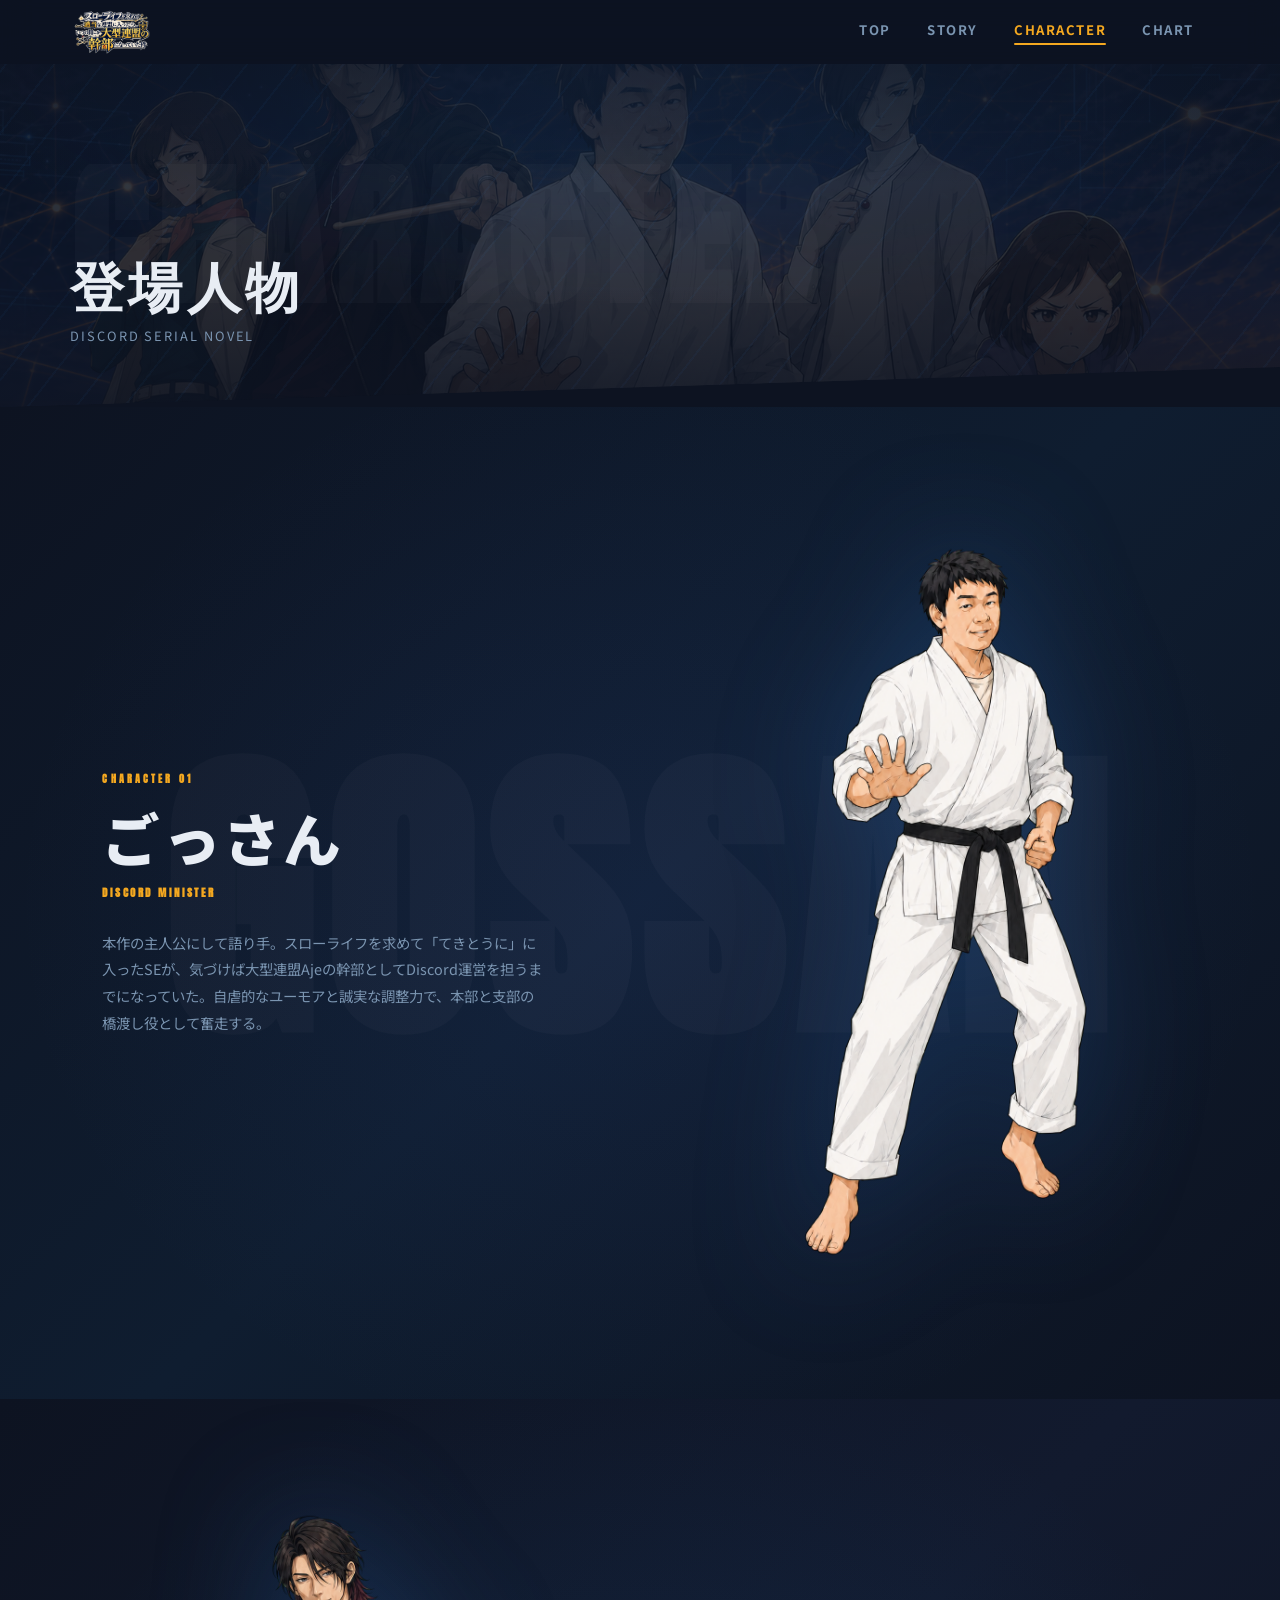
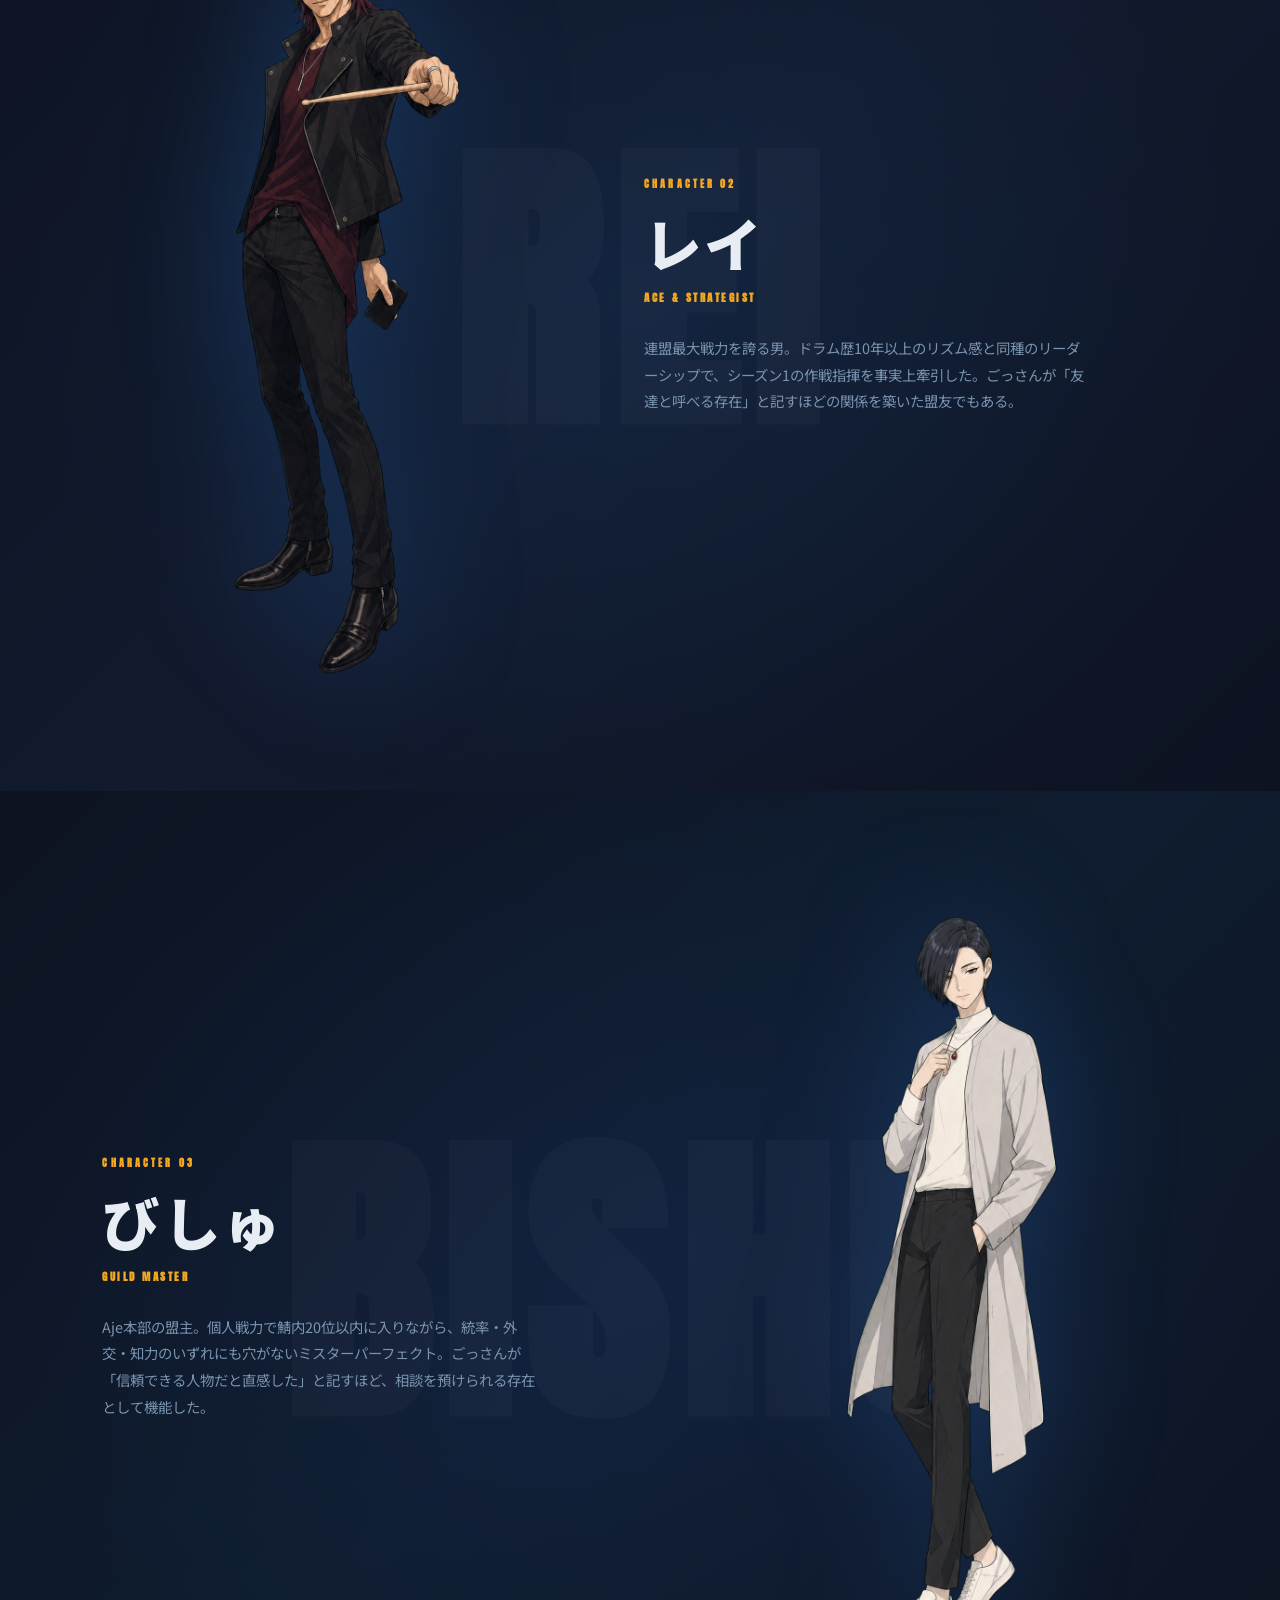
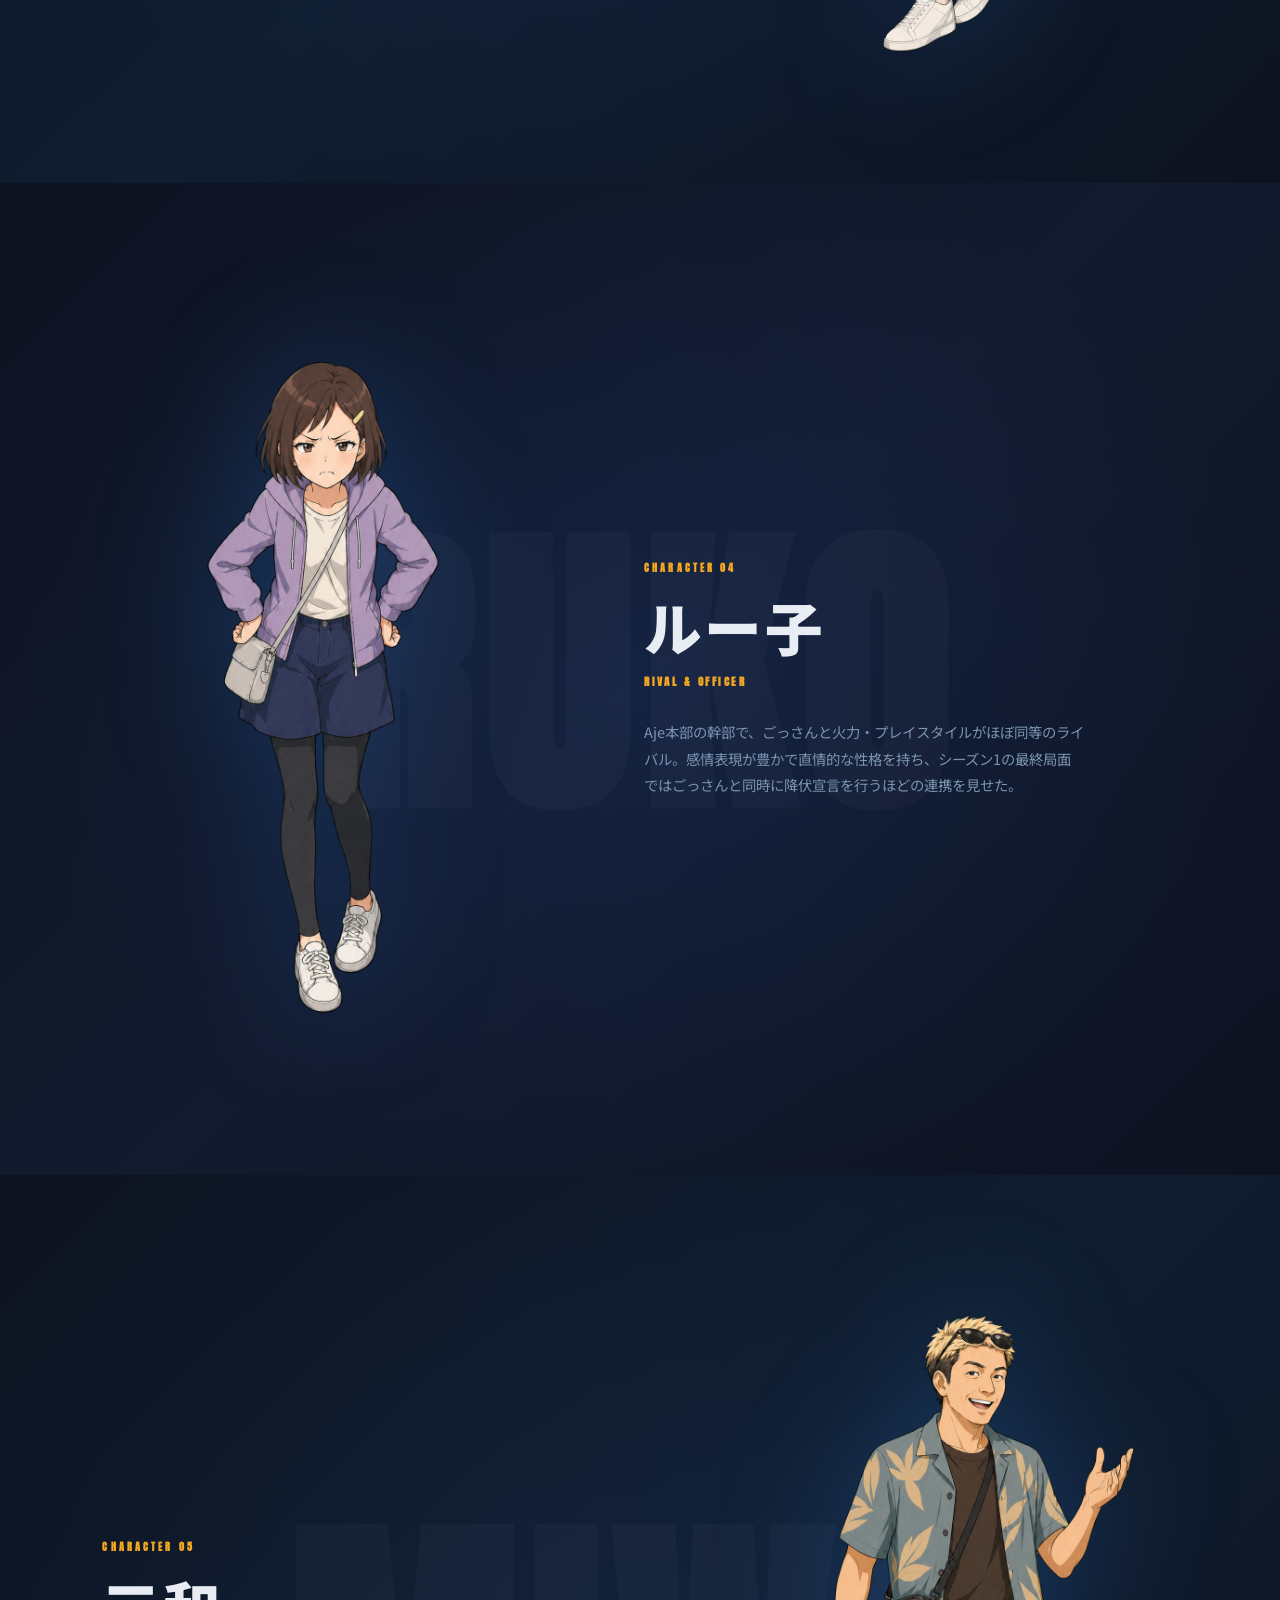
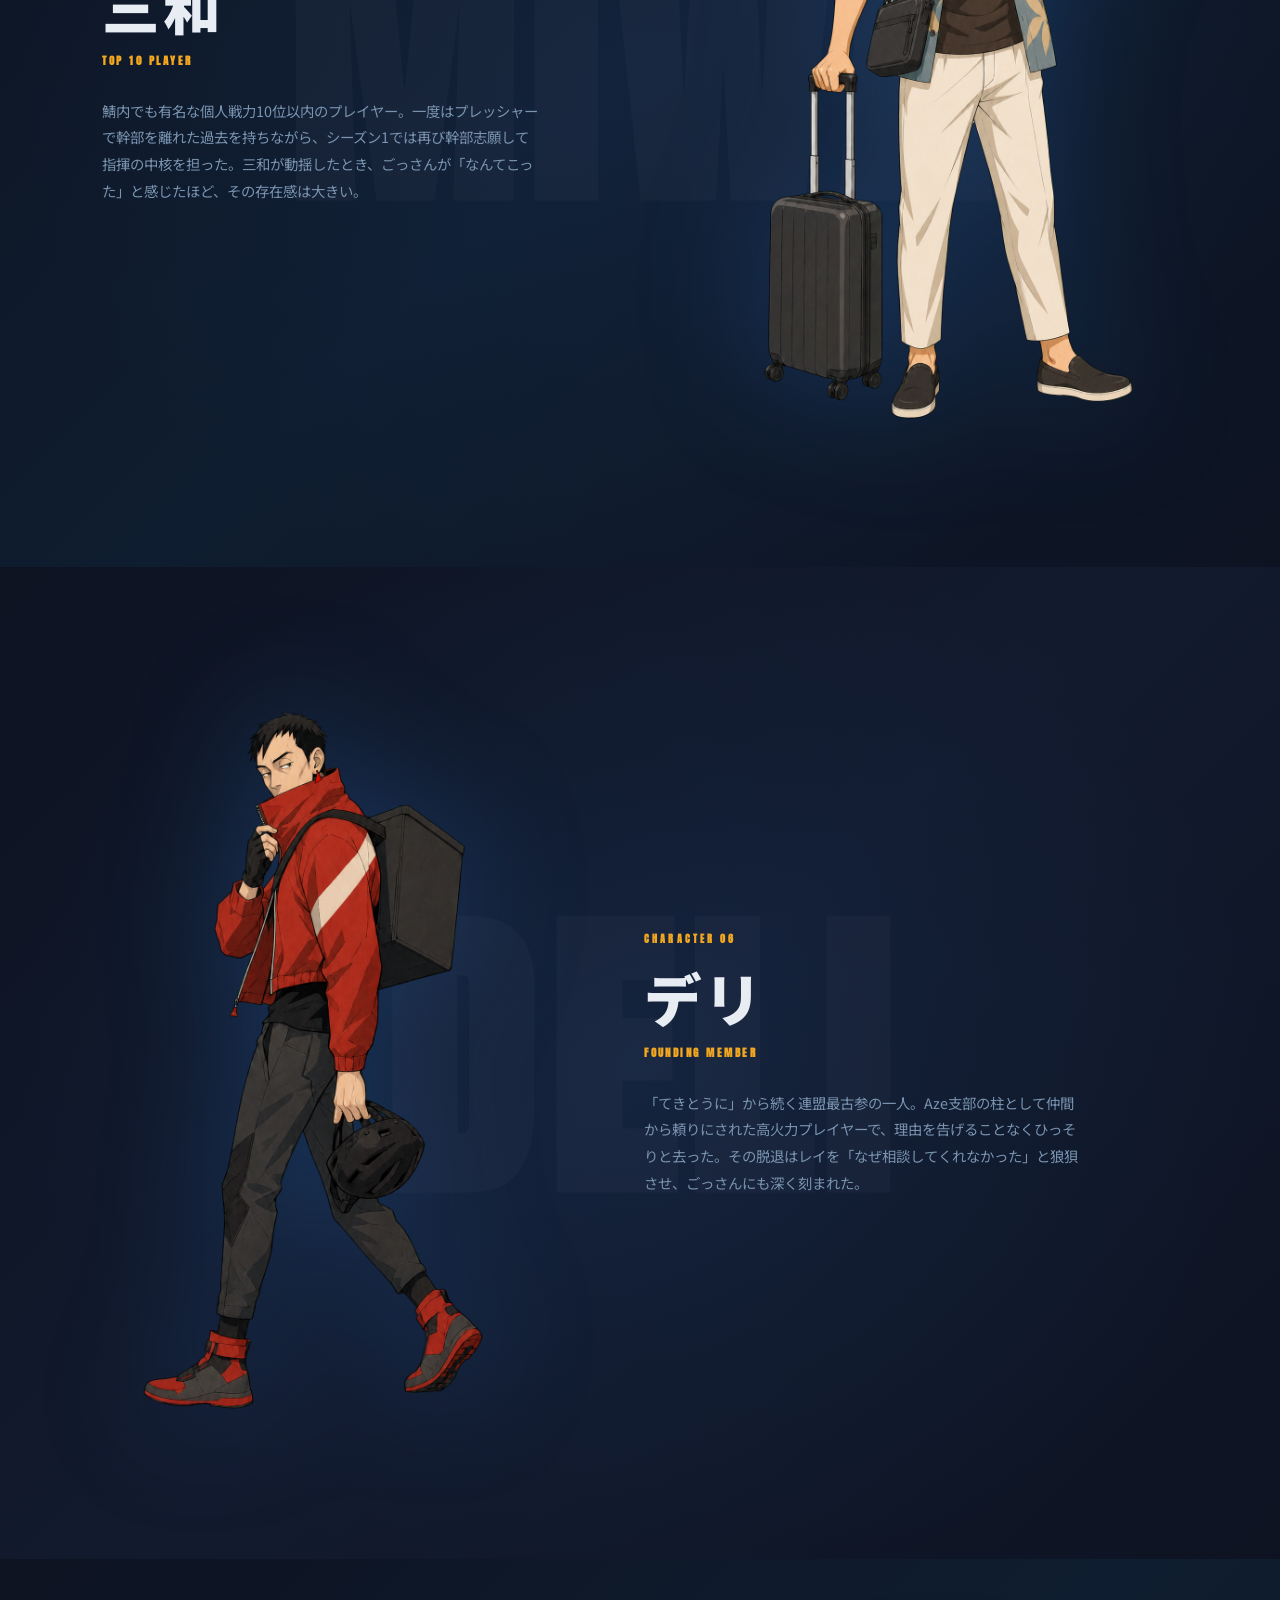
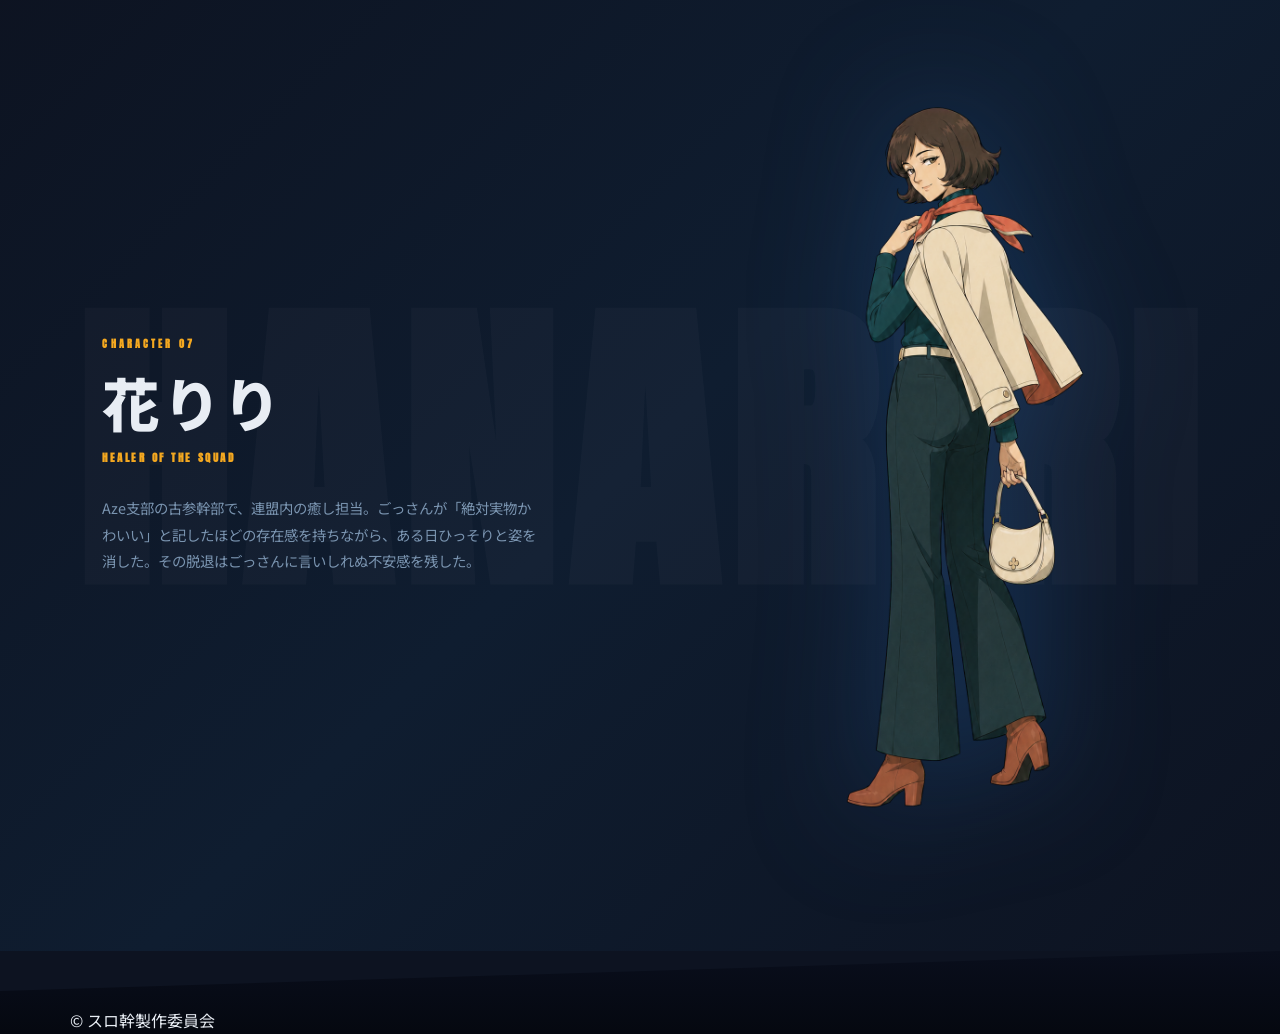
==== character.html @ 84b770ce "スロ幹 公式アニメ風ファンサイト 初回公開 TOP（ロゴ・キービジュアル・CONTENTS・顔ならび帯）／STORY（あらすじ・章立て）／ CHARACTER（7人の立ち絵紹介）／CHART（人物相関" ====
<!DOCTYPE html>
<html lang="ja">
<head>
  <meta charset="UTF-8">
  <meta name="viewport" content="width=device-width, initial-scale=1.0">
  <title>CHARACTER — スロ幹</title>
  <meta name="description" content="Discord連載小説「スロ幹」の公式ファンサイト。あらすじ・キャラクター・人物相関図を公開。">

  <!-- OGP / Twitter Card -->
  <meta property="og:title" content="CHARACTER — スロ幹">
  <meta property="og:description" content="Discord連載小説「スロ幹」の公式ファンサイト。あらすじ・キャラクター・人物相関図を公開。">
  <meta property="og:type" content="website">
  <meta property="og:image" content="https://hisamaru13.github.io/surokan-site/assets/ogp.png">
  <meta name="twitter:card" content="summary_large_image">
  <meta name="twitter:image" content="https://hisamaru13.github.io/surokan-site/assets/ogp.png">

  <link rel="preconnect" href="https://fonts.googleapis.com">
  <link rel="preconnect" href="https://fonts.gstatic.com" crossorigin>
  <link href="https://fonts.googleapis.com/css2?family=Anton&family=Noto+Sans+JP:wght@700;900&display=swap" rel="stylesheet">
  <link rel="stylesheet" href="css/style.css">
</head>
<body>

  <!-- ヘッダー -->
  <header class="site-header">
    <div class="container header-inner">
      <a href="index.html" class="site-logo">
        <img src="assets/logo.png" alt="スロ幹" class="header-logo-img">
      </a>
      <button class="nav-toggle" id="navToggle" aria-label="メニューを開く" aria-expanded="false">
        <span></span>
        <span></span>
        <span></span>
      </button>
      <nav class="site-nav" id="siteNav">
        <ul>
          <li><a href="index.html">TOP</a></li>
          <li><a href="story.html">STORY</a></li>
          <li><a href="character.html" aria-current="page">CHARACTER</a></li>
          <li><a href="chart.html">CHART</a></li>
        </ul>
      </nav>
    </div>
  </header>

  <main>

    <!-- ページタイトルバナー -->
    <div class="page-banner">
      <div class="container page-banner-inner">
        <p class="page-banner-ghost" aria-hidden="true">CHARACTER</p>
        <h1 class="page-banner-ja">登場人物</h1>
        <p class="page-banner-sub">DISCORD SERIAL NOVEL</p>
      </div>
    </div>

    <!-- ======================================================
         キャラクターシーン（1キャラ = 1セクション・縦スクロール）

         立ち絵の差し替え手順:
           1. .chara-scene-placeholder と .chara-scene-placeholder-label を丸ごと削除
           2. 同じ場所に以下を追加（NN は 01〜07）:
              <img src="assets/chara_NN.png" alt="キャラクター名" class="chara-scene-img">
           3. 透過PNGが背景に溶け込むので追加加工は不要

         ゴースト文字はキャラ名ローマ字（確定後に差し替え）
    ====================================================== -->

    <!-- キャラクター 01 (assets/chara_01.png) -->
    <section class="chara-scene" id="chara-01">
      <span class="chara-scene-ghost" aria-hidden="true">GOSSAN</span>
      <div class="chara-scene-inner">
        <div class="chara-scene-illust">
          <img src="assets/chara_01.png" alt="ごっさん" class="chara-scene-img">
        </div>
        <div class="chara-scene-text">
          <span class="chara-scene-no">CHARACTER 01</span>
          <p class="chara-scene-name">ごっさん</p>
          <span class="chara-scene-role">DISCORD MINISTER</span>
          <p class="chara-scene-intro">本作の主人公にして語り手。スローライフを求めて「てきとうに」に入ったSEが、気づけば大型連盟Ajeの幹部としてDiscord運営を担うまでになっていた。自虐的なユーモアと誠実な調整力で、本部と支部の橋渡し役として奮走する。</p>
        </div>
      </div>
    </section>

    <!-- キャラクター 02 (assets/chara_02.png) -->
    <section class="chara-scene" id="chara-02">
      <span class="chara-scene-ghost" aria-hidden="true">REI</span>
      <div class="chara-scene-inner">
        <div class="chara-scene-illust">
          <img src="assets/chara_02.png" alt="レイ" class="chara-scene-img">
        </div>
        <div class="chara-scene-text">
          <span class="chara-scene-no">CHARACTER 02</span>
          <p class="chara-scene-name">レイ</p>
          <span class="chara-scene-role">ACE &amp; STRATEGIST</span>
          <p class="chara-scene-intro">連盟最大戦力を誇る男。ドラム歴10年以上のリズム感と同種のリーダーシップで、シーズン1の作戦指揮を事実上牽引した。ごっさんが「友達と呼べる存在」と記すほどの関係を築いた盟友でもある。</p>
        </div>
      </div>
    </section>

    <!-- キャラクター 03 (assets/chara_03.png) -->
    <section class="chara-scene" id="chara-03">
      <span class="chara-scene-ghost" aria-hidden="true">BISHU</span>
      <div class="chara-scene-inner">
        <div class="chara-scene-illust">
          <img src="assets/chara_03.png" alt="びしゅ" class="chara-scene-img">
        </div>
        <div class="chara-scene-text">
          <span class="chara-scene-no">CHARACTER 03</span>
          <p class="chara-scene-name">びしゅ</p>
          <span class="chara-scene-role">GUILD MASTER</span>
          <p class="chara-scene-intro">Aje本部の盟主。個人戦力で鯖内20位以内に入りながら、統率・外交・知力のいずれにも穴がないミスターパーフェクト。ごっさんが「信頼できる人物だと直感した」と記すほど、相談を預けられる存在として機能した。</p>
        </div>
      </div>
    </section>

    <!-- キャラクター 04 (assets/chara_04.png) -->
    <section class="chara-scene" id="chara-04">
      <span class="chara-scene-ghost" aria-hidden="true">RUKO</span>
      <div class="chara-scene-inner">
        <div class="chara-scene-illust">
          <img src="assets/chara_04.png" alt="ルー子" class="chara-scene-img">
        </div>
        <div class="chara-scene-text">
          <span class="chara-scene-no">CHARACTER 04</span>
          <p class="chara-scene-name">ルー子</p>
          <span class="chara-scene-role">RIVAL &amp; OFFICER</span>
          <p class="chara-scene-intro">Aje本部の幹部で、ごっさんと火力・プレイスタイルがほぼ同等のライバル。感情表現が豊かで直情的な性格を持ち、シーズン1の最終局面ではごっさんと同時に降伏宣言を行うほどの連携を見せた。</p>
        </div>
      </div>
    </section>

    <!-- キャラクター 05 (assets/chara_05.png) -->
    <section class="chara-scene" id="chara-05">
      <span class="chara-scene-ghost" aria-hidden="true">MIWA</span>
      <div class="chara-scene-inner">
        <div class="chara-scene-illust">
          <img src="assets/chara_05.png" alt="三和" class="chara-scene-img">
        </div>
        <div class="chara-scene-text">
          <span class="chara-scene-no">CHARACTER 05</span>
          <p class="chara-scene-name">三和</p>
          <span class="chara-scene-role">TOP 10 PLAYER</span>
          <p class="chara-scene-intro">鯖内でも有名な個人戦力10位以内のプレイヤー。一度はプレッシャーで幹部を離れた過去を持ちながら、シーズン1では再び幹部志願して指揮の中核を担った。三和が動揺したとき、ごっさんが「なんてこった」と感じたほど、その存在感は大きい。</p>
        </div>
      </div>
    </section>

    <!-- キャラクター 06 (assets/chara_06.png) -->
    <section class="chara-scene" id="chara-06">
      <span class="chara-scene-ghost" aria-hidden="true">DELI</span>
      <div class="chara-scene-inner">
        <div class="chara-scene-illust">
          <img src="assets/chara_06.png" alt="デリ" class="chara-scene-img">
        </div>
        <div class="chara-scene-text">
          <span class="chara-scene-no">CHARACTER 06</span>
          <p class="chara-scene-name">デリ</p>
          <span class="chara-scene-role">FOUNDING MEMBER</span>
          <p class="chara-scene-intro">「てきとうに」から続く連盟最古参の一人。Aze支部の柱として仲間から頼りにされた高火力プレイヤーで、理由を告げることなくひっそりと去った。その脱退はレイを「なぜ相談してくれなかった」と狼狽させ、ごっさんにも深く刻まれた。</p>
        </div>
      </div>
    </section>

    <!-- キャラクター 07 (assets/chara_07.png) -->
    <section class="chara-scene" id="chara-07">
      <span class="chara-scene-ghost" aria-hidden="true">HANARIRI</span>
      <div class="chara-scene-inner">
        <div class="chara-scene-illust">
          <img src="assets/chara_07.png" alt="花りり" class="chara-scene-img">
        </div>
        <div class="chara-scene-text">
          <span class="chara-scene-no">CHARACTER 07</span>
          <p class="chara-scene-name">花りり</p>
          <span class="chara-scene-role">HEALER OF THE SQUAD</span>
          <p class="chara-scene-intro">Aze支部の古参幹部で、連盟内の癒し担当。ごっさんが「絶対実物かわいい」と記したほどの存在感を持ちながら、ある日ひっそりと姿を消した。その脱退はごっさんに言いしれぬ不安感を残した。</p>
        </div>
      </div>
    </section>

  </main>

  <!-- フッター -->
  <footer class="site-footer">
    <div class="container">
      <p>&copy; スロ幹製作委員会</p>
    </div>
  </footer>

  <script>
    // ハンバーガーメニュー
    const toggle = document.getElementById('navToggle');
    const nav    = document.getElementById('siteNav');
    toggle.addEventListener('click', () => {
      const isOpen = nav.classList.toggle('is-open');
      toggle.setAttribute('aria-expanded', isOpen);
    });

    // キャラシーン スクロール登場アニメーション
    // .chara-scene が画面に入ったら .is-visible を付与
    // CSS 側で illust と text に別々の transition-delay が設定されている
    const scenes = document.querySelectorAll('.chara-scene');
    if ('IntersectionObserver' in window) {
      const sceneObserver = new IntersectionObserver((entries) => {
        entries.forEach(entry => {
          if (entry.isIntersecting) {
            entry.target.classList.add('is-visible');
            sceneObserver.unobserve(entry.target);
          }
        });
      }, {
        threshold: 0.15   // 画面の15%入ったら発火
      });
      scenes.forEach(el => sceneObserver.observe(el));
    } else {
      // IntersectionObserver 非対応フォールバック
      scenes.forEach(el => el.classList.add('is-visible'));
    }
  </script>

</body>
</html>
---- css/style.css ----
/* ================================================
   スロ幹 ファンサイト 共通スタイル v3
   カラーパレット:
     --primary   : #2A6EBB (ミッドナイトブルー)
     --accent    : #F4A820 (アンバーゴールド)
     --bg        : #0D1321 (ダークネイビー)
     --surface   : #162032
     --surface2  : #1E2E44
     --text      : #E8EDF4
     --text-muted: #7A94B0
   ================================================ */

/* ---- リセット & ベース ---- */
*, *::before, *::after { box-sizing: border-box; margin: 0; padding: 0; }

:root {
  --primary:    #2A6EBB;
  --accent:     #F4A820;
  --bg:         #0D1321;
  --surface:    #162032;
  --surface2:   #1E2E44;
  --text:       #E8EDF4;
  --text-muted: #7A94B0;
  --gold-line:  rgba(244, 168, 32, 0.35);

  --font-ja:  'Noto Sans JP', 'Hiragino Kaku Gothic ProN', 'YuGothic', sans-serif;
  --font-en:  'Anton', 'Arial Black', sans-serif;

  --nav-h: 64px;
}

html { scroll-behavior: smooth; }

body {
  font-family: var(--font-ja);
  background-color: var(--bg);
  color: var(--text);
  line-height: 1.7;
  min-height: 100vh;
  display: flex;
  flex-direction: column;
  overflow-x: hidden;
}

img { display: block; max-width: 100%; }
a { color: var(--accent); text-decoration: none; }
a:hover { text-decoration: underline; }

/* ---- レイアウト共通 ---- */
.container {
  width: min(1140px, 92%);
  margin-inline: auto;
}

main { flex: 1; }

/* ================================================
   ヘッダー / ナビゲーション
   ボーダーなし — 背景ブラーだけで分離
   ================================================ */
.site-header {
  position: sticky;
  top: 0;
  z-index: 100;
  background: rgba(13, 19, 33, 0.82);
  backdrop-filter: blur(16px);
  -webkit-backdrop-filter: blur(16px);
  /* border-bottom を廃止。ブラーと透明度差で十分 */
}

.header-inner {
  display: flex;
  align-items: center;
  justify-content: space-between;
  height: var(--nav-h);
  gap: 24px;
}

.site-logo {
  display: flex;
  flex-direction: column;
  line-height: 1.1;
  flex-shrink: 0;
}

.site-logo .logo-main {
  font-size: 0.78rem;
  font-weight: 900;
  letter-spacing: 0.04em;
  color: var(--text);
  white-space: nowrap;
}

.site-logo .logo-abbr {
  font-size: 1.2rem;
  font-weight: 900;
  color: var(--accent);
  letter-spacing: 0.12em;
}

.site-nav ul {
  list-style: none;
  display: flex;
  gap: 4px;
}

.site-nav a {
  display: block;
  padding: 6px 16px;
  font-size: 0.82rem;
  font-weight: 700;
  letter-spacing: 0.12em;
  color: var(--text-muted);
  transition: color 0.2s;
}

.site-nav a:hover,
.site-nav a[aria-current="page"] {
  color: var(--accent);
  text-decoration: none;
}

.site-nav a[aria-current="page"]::after {
  content: '';
  display: block;
  height: 2px;
  background: var(--accent);
  margin-top: 2px;
  border-radius: 1px;
}

/* ---- ハンバーガー（スマホ） ---- */
.nav-toggle {
  display: none;
  flex-direction: column;
  justify-content: center;
  gap: 5px;
  width: 36px;
  height: 36px;
  background: none;
  border: none;
  cursor: pointer;
  padding: 4px;
}

.nav-toggle span {
  display: block;
  height: 2px;
  width: 100%;
  background: var(--text);
  border-radius: 2px;
  transition: transform 0.25s, opacity 0.25s;
}

/* ================================================
   NEWSカテゴリチップ
   ================================================ */
.news-chip {
  display: inline-block;
  padding: 2px 8px;
  font-family: var(--font-en);
  font-size: 0.6rem;
  font-weight: 700;
  letter-spacing: 0.18em;
  border-radius: 2px;
  line-height: 1.6;
  flex-shrink: 0;
}

.news-chip--info {
  background: rgba(42, 110, 187, 0.55);
  color: #d0e4ff;
}

.news-chip--update {
  background: rgba(244, 168, 32, 0.55);
  color: #1a1200;
}

.news-chip--release {
  background: rgba(160, 60, 180, 0.55);
  color: #f0d8ff;
}

/* ================================================
   TOPページ: キャラクター顔ならび帯
   ================================================ */
.face-strip-section {
  position: relative;
  padding: 80px 0 100px;
  overflow: hidden;
  background: linear-gradient(
    to bottom,
    #0f1a2e 0%,
    var(--surface) 8%,
    var(--surface) 92%,
    #0a1120 100%
  );
  clip-path: polygon(0 40px, 100% 0, 100% calc(100% - 40px), 0 100%);
}

.face-strip {
  display: flex;
  gap: 20px;
  justify-content: center;
  flex-wrap: wrap;
}

.face-item {
  display: flex;
  flex-direction: column;
  align-items: center;
  gap: 10px;
  text-decoration: none;
  transition: transform 0.28s cubic-bezier(0.22, 1, 0.36, 1);
}

.face-item:hover {
  transform: translateY(-8px);
  text-decoration: none;
}

.face-circle {
  width: 96px;
  height: 96px;
  border-radius: 50%;
  overflow: hidden;
  position: relative;
  /* アンバーのリンググロー */
  box-shadow:
    0 0 0 2px rgba(244, 168, 32, 0.35),
    0 0 18px rgba(244, 168, 32, 0.15),
    inset 0 0 12px rgba(13, 19, 33, 0.4);
  transition: box-shadow 0.28s;
  background: var(--surface2);
}

.face-item:hover .face-circle {
  box-shadow:
    0 0 0 2px rgba(244, 168, 32, 0.75),
    0 0 28px rgba(244, 168, 32, 0.35),
    inset 0 0 12px rgba(13, 19, 33, 0.4);
}

.face-circle img {
  width: 100%;
  height: 100%;
  object-fit: cover;
  object-position: center top;
  display: block;
}

.face-name {
  font-size: 0.7rem;
  font-weight: 700;
  color: var(--text-muted);
  letter-spacing: 0.12em;
  transition: color 0.25s;
}

.face-item:hover .face-name {
  color: var(--accent);
}

/* ================================================
   フッター（3段構成: ロゴ／ナビ／コピーライト）
   ================================================ */
.site-footer {
  position: relative;
  background: linear-gradient(
    to bottom,
    #090e1c 0%,
    #050810 100%
  );
  /* 上端の斜め clip */
  clip-path: polygon(0 40px, 100% 0, 100% 100%, 0 100%);
  padding-top: 56px;
}

.footer-inner {
  width: min(1140px, 92%);
  margin-inline: auto;
  padding: 56px 0 40px;
  display: flex;
  flex-direction: column;
  align-items: center;
  gap: 32px;
}

.footer-logo-img {
  display: block;
  height: 52px;
  width: auto;
  opacity: 0.85;
  filter: drop-shadow(0 0 16px rgba(244, 168, 32, 0.25));
  transition: opacity 0.25s, filter 0.25s;
}

.footer-logo a:hover .footer-logo-img {
  opacity: 1;
  filter: drop-shadow(0 0 24px rgba(244, 168, 32, 0.5));
}

.footer-nav ul {
  list-style: none;
  display: flex;
  gap: 4px;
  flex-wrap: wrap;
  justify-content: center;
}

.footer-nav a {
  display: block;
  padding: 6px 18px;
  font-family: var(--font-en);
  font-size: 0.75rem;
  font-weight: 700;
  letter-spacing: 0.18em;
  color: var(--text-muted);
  transition: color 0.2s;
  text-decoration: none;
}

.footer-nav a:hover {
  color: var(--accent);
  text-decoration: none;
}

.footer-copy {
  font-size: 0.72rem;
  color: rgba(122, 148, 176, 0.5);
  letter-spacing: 0.08em;
}

/* ================================================
   スクロールフェードイン（JS連動）
   ================================================ */
.fade-in {
  opacity: 0;
  transform: translateY(28px);
  transition: opacity 0.7s ease, transform 0.7s ease;
}

.fade-in.is-visible {
  opacity: 1;
  transform: translateY(0);
}

.fade-in-delay-1 { transition-delay: 0.1s; }
.fade-in-delay-2 { transition-delay: 0.2s; }
.fade-in-delay-3 { transition-delay: 0.3s; }

/* ================================================
   セクション共通：ゴースト見出し文字
   ================================================ */
.section-ghost {
  font-family: var(--font-en);
  font-size: clamp(5rem, 16vw, 12rem);
  font-weight: 900;
  letter-spacing: 0.06em;
  color: rgba(255, 255, 255, 0.025);
  line-height: 1;
  pointer-events: none;
  user-select: none;
  position: absolute;
  top: 0;
  left: 50%;
  transform: translateX(-50%);
  white-space: nowrap;
  /* 横はみ出しによるスクロール防止。親の overflow:hidden と連動 */
  overflow: hidden;
}

/* セクション見出し（罫線なし・スペースで分離） */
.section-heading {
  font-family: var(--font-en);
  font-size: clamp(2rem, 5vw, 3.2rem);
  font-weight: 900;
  letter-spacing: 0.1em;
  color: var(--text);
  display: flex;
  flex-direction: column;
  gap: 2px;
  margin-bottom: 56px;
}

/* 大見出し（"CONTENTS" "NEWS" 等）にゴールドグラデ */
.section-heading > span:not(.section-heading-en) {
  background: linear-gradient(
    105deg,
    #F4A820 0%,
    #FFD97A 42%,
    #F4A820 68%,
    #C47D10 100%
  );
  -webkit-background-clip: text;
  -webkit-text-fill-color: transparent;
  background-clip: text;
}

.section-heading-en {
  font-family: var(--font-en);
  font-size: clamp(0.6rem, 1.2vw, 0.75rem);
  letter-spacing: 0.28em;
  color: var(--accent);
  font-weight: 400;
}

/* ================================================
   ヒーロー: アンバーパーティクル（CSS only・JS不要）
   ================================================ */
/* .hero-particles は index.html に追加しない —
   代わりに .hero の ::before が glow で、::after が lines 。
   パーティクルは個別 <span> ではなく .hero の多重 box-shadow で実現する。
   ここでは専用の疑似クラスを使わず、
   後述の .hero-particle-wrap にのみ適用する。 */

@keyframes particle-float {
  0%   { transform: translateY(0)   scale(1);   opacity: 0; }
  20%  { opacity: 1; }
  80%  { opacity: 0.6; }
  100% { transform: translateY(-80px) scale(0.6); opacity: 0; }
}

.hero-particle-wrap {
  position: absolute;
  inset: 0;
  pointer-events: none;
  user-select: none;
  z-index: 0;
  overflow: hidden;
}

/* 8粒のパーティクルを擬似要素＋アニメーションで実現 */
.hero-particle-wrap::before,
.hero-particle-wrap::after {
  content: '';
  position: absolute;
  border-radius: 50%;
  background: rgba(244, 168, 32, 0.55);
  filter: blur(1.5px);
  animation: particle-float 5s ease-in infinite;
}

/* 左寄りの粒群 */
.hero-particle-wrap::before {
  width: 4px; height: 4px;
  left: 22%; bottom: 28%;
  animation-duration: 6s;
  animation-delay: 0s;
  box-shadow:
    40px  60px 0 1px rgba(244,168,32,0.45),
    -20px 120px 0 2px rgba(244,168,32,0.30),
     80px  20px 0 1px rgba(244,168,32,0.55),
    -50px  80px 0 1px rgba(244,168,32,0.35);
}

/* 右寄りの粒群 */
.hero-particle-wrap::after {
  width: 3px; height: 3px;
  right: 18%; bottom: 22%;
  animation-duration: 7s;
  animation-delay: 2.5s;
  box-shadow:
    -30px  50px 0 2px rgba(244,168,32,0.40),
     20px 100px 0 1px rgba(244,168,32,0.50),
    -60px  20px 0 1px rgba(244,168,32,0.30),
     10px  70px 0 2px rgba(244,168,32,0.45);
}

/* ================================================
   TOPページ: ヒーロー（全画面）
   ================================================ */
.hero {
  position: relative;
  overflow: hidden;
  height: 100vh;
  min-height: 600px;
  display: flex;
  align-items: center;
  justify-content: center;

  background:
    radial-gradient(ellipse 80% 60% at 50% 40%, #162A50 0%, #0D1321 70%);
}

/* 光の放射グラデーション（揺らぎアニメ） */
.hero::before {
  content: '';
  position: absolute;
  inset: 0;
  background:
    radial-gradient(ellipse 60% 50% at 50% 50%,
      rgba(42, 110, 187, 0.18) 0%,
      transparent 70%);
  animation: hero-glow 6s ease-in-out infinite alternate;
  pointer-events: none;
}

@keyframes hero-glow {
  0%   { opacity: 0.6; transform: scale(1) translateY(0); }
  100% { opacity: 1;   transform: scale(1.08) translateY(-12px); }
}

/* 斜め細線パターン */
.hero::after {
  content: '';
  position: absolute;
  inset: 0;
  background:
    repeating-linear-gradient(
      -52deg,
      transparent,
      transparent 48px,
      rgba(42, 110, 187, 0.04) 48px,
      rgba(42, 110, 187, 0.04) 50px
    );
  pointer-events: none;
}

/* キービジュアル画像 */
.hero-kv {
  position: absolute;
  inset: 0;
  object-fit: cover;
  object-position: center 20%;
  width: 100%;
  height: 100%;
}

/* KVの上に敷く暗幕（ロゴ・文字の可読性確保） */
.hero-kv-shade {
  position: absolute;
  inset: 0;
  background: linear-gradient(
    to bottom,
    rgba(13, 19, 33, 0.55) 0%,
    rgba(13, 19, 33, 0.15) 40%,
    rgba(13, 19, 33, 0.35) 75%,
    rgba(13, 19, 33, 0.85) 100%
  );
  pointer-events: none;
}

/* ヘッダーのロゴ画像 */
.header-logo-img {
  display: block;
  height: 48px;
  width: auto;
}

.hero-content {
  position: relative;
  z-index: 1;
  text-align: center;
  padding: 0 20px;
  display: flex;
  flex-direction: column;
  align-items: center;
  gap: 0;
}

/* ゴースト英字（タイトル背後） */
.hero-ghost {
  font-family: var(--font-en);
  font-size: clamp(6rem, 22vw, 18rem);
  font-weight: 900;
  letter-spacing: -0.02em;
  color: rgba(255, 255, 255, 0.025);
  line-height: 0.85;
  pointer-events: none;
  user-select: none;
  position: absolute;
  top: 50%;
  left: 50%;
  transform: translate(-50%, -50%);
  white-space: nowrap;
  animation: ghost-drift 8s ease-in-out infinite alternate;
}

@keyframes ghost-drift {
  0%   { letter-spacing: -0.02em; opacity: 0.6; }
  100% { letter-spacing:  0.02em; opacity: 1; }
}

.hero-title-block {
  position: relative;
  z-index: 1;
}

.hero-title-main {
  display: block;
  font-size: clamp(1.6rem, 4.8vw, 3.4rem);
  font-weight: 900;
  letter-spacing: 0.05em;
  line-height: 1.4;
  color: var(--text);
  text-shadow:
    0 0 60px rgba(42, 110, 187, 0.6),
    0 2px 8px rgba(0, 0, 0, 0.9);
  margin-bottom: 24px;
}

.hero-title-main .line-break { display: block; }
.hero-title-main .highlight  { color: var(--accent); }

/* タイトルロゴ画像版（透過PNG） */
.hero-title-logo {
  text-shadow: none;
}
.hero-logo-img {
  display: block;
  width: min(680px, 88vw);
  height: auto;
  margin: 0 auto;
  filter: drop-shadow(0 0 40px rgba(42, 110, 187, 0.55)) drop-shadow(0 4px 12px rgba(0, 0, 0, 0.8));
}

/* .hero-abbr は削除。ロゴ画像がタイトルを担う */

.hero-subtitle {
  font-family: var(--font-en);
  font-size: 0.72rem;
  color: var(--text-muted);
  letter-spacing: 0.22em;
  text-transform: uppercase;
  margin-top: 14px;
  font-weight: 400;
}

/* スクロール誘導 */
.hero-scroll-hint {
  position: absolute;
  bottom: 32px;
  left: 50%;
  transform: translateX(-50%);
  display: flex;
  flex-direction: column;
  align-items: center;
  gap: 8px;
  color: var(--text-muted);
  font-size: 0.65rem;
  letter-spacing: 0.22em;
  z-index: 1;
}

.hero-scroll-hint::after {
  content: '';
  display: block;
  width: 1px;
  height: 48px;
  background: linear-gradient(to bottom, var(--accent), transparent);
  animation: scroll-line 2s ease-in-out infinite;
}

@keyframes scroll-line {
  0%, 100% { opacity: 0.25; transform: scaleY(0.6) translateY(0); }
  50%       { opacity: 0.9;  transform: scaleY(1)   translateY(6px); }
}

/* ================================================
   TOPページ: NEWS
   斜め境界は維持しつつ、グラデーションで自然に接続
   ================================================ */
.news-section {
  position: relative;
  /* ヒーローの暗めの底部グラデーションと近い色で繋げる */
  background: linear-gradient(
    to bottom,
    #111827 0%,
    var(--surface) 12%,
    var(--surface) 88%,
    #0f1a2e 100%
  );
  padding: 96px 0 80px;
  clip-path: polygon(0 40px, 100% 0, 100% calc(100% - 40px), 0 100%);
  overflow: hidden;
}

.news-section .section-ghost {
  top: 24px;
}

.news-list {
  list-style: none;
  display: flex;
  flex-direction: column;
}

/* NEWSリストの区切りは余白だけ。罫線なし */
.news-list li {
  display: flex;
  align-items: baseline;
  gap: 24px;
  padding: 18px 0;
  font-size: 0.95rem;
  font-weight: 700;
  /* border-bottom 廃止 */
}

.news-date {
  flex-shrink: 0;
  font-family: var(--font-en);
  font-size: 1rem;
  font-weight: 400;
  color: var(--accent);
  letter-spacing: 0.06em;
}

/* ================================================
   TOPページ: コンテンツ誘導
   縦ラインを廃止。余白とホバー背景で分離
   ================================================ */
.nav-menu-section {
  position: relative;
  padding: 100px 0 80px;
  overflow: hidden;
}

/* ================================================
   CONTENTSボタン: 立ち絵共通（3ボタン統一文法）
   ================================================ */

/* 立ち絵共通: 元画像の縦横比のまま、頭を上端に合わせて表示。
   下半身はカードの overflow: hidden とマスクで自然に消す */
.nav-menu-chara {
  position: absolute;
  top: 12px;
  right: 0;
  width: 52%;
  max-width: 230px;
  height: auto;
  pointer-events: none;
  user-select: none;
  z-index: 0;
  opacity: 0.85;
  transition: opacity 0.35s, transform 0.35s;
  /* 下方向にフェードして胴から下を溶かす */
  -webkit-mask-image: linear-gradient(
    to bottom,
    black 0%,
    black 42%,
    transparent 62%
  );
  mask-image: linear-gradient(
    to bottom,
    black 0%,
    black 42%,
    transparent 62%
  );
}

.nav-menu-item:hover .nav-menu-chara {
  opacity: 0.92;
  transform: scale(1.05) translateY(-6px);
}

/* 立ち絵の上にかぶせる可読性グラデ（テキスト左側を守る）*/
.nav-menu-item--story,
.nav-menu-item--character,
.nav-menu-item--chart {
  isolation: isolate;
}

.nav-menu-item--story::after,
.nav-menu-item--character::after,
.nav-menu-item--chart::after {
  content: '';
  position: absolute;
  inset: 0;
  background: linear-gradient(
    to right,
    rgba(13, 19, 33, 1)    0%,
    rgba(13, 19, 33, 0.90) 35%,
    rgba(13, 19, 33, 0.55) 60%,
    rgba(13, 19, 33, 0.30) 100%
  );
  pointer-events: none;
  z-index: 1;
  transition: background 0.3s;
}

.nav-menu-item--story:hover::after,
.nav-menu-item--character:hover::after,
.nav-menu-item--chart:hover::after {
  background: linear-gradient(
    to right,
    rgba(13, 19, 33, 0.97)  0%,
    rgba(13, 19, 33, 0.82)  35%,
    rgba(13, 19, 33, 0.44)  60%,
    rgba(13, 19, 33, 0.18)  100%
  );
}

/* STORY カード: 立ち絵（ごっさん）に統一したためKV背景は廃止 */

/* CHART カード: アンバーノード風グロー（立ち絵の後ろに） */
.nav-menu-item--chart .nav-menu-chara--chart {
  filter: drop-shadow(0 0 18px rgba(244, 168, 32, 0.25));
}

/* 各立ち絵の微調整: STORYはごっさん */
.nav-menu-chara--story {
  filter: drop-shadow(0 0 24px rgba(42, 110, 187, 0.40));
}

/* CHARACTERはルー子 */
.nav-menu-chara--character {
  filter: drop-shadow(0 0 24px rgba(42, 110, 187, 0.40));
}

/* CONTENTSゴーストはデフォルトの0.025のまま・opacityオーバーライドを削除 */

.nav-menu-grid {
  display: grid;
  grid-template-columns: repeat(3, 1fr);
  gap: 0;
}

.nav-menu-item {
  display: block;
  padding: 48px 32px 40px;
  text-decoration: none;
  position: relative;
  transition: background 0.3s;
  overflow: hidden;
}

/* 斜めゴールドアクセントライン（左端）
   イメージ装飾の ::after より前面に出るよう z-index を指定 */
.nav-menu-item::before {
  content: '';
  position: absolute;
  top: 0;
  left: 0;
  width: 3px;
  height: 100%;
  background: linear-gradient(
    to bottom,
    transparent 0%,
    var(--accent) 40%,
    var(--accent) 60%,
    transparent 100%
  );
  opacity: 0;
  transform: scaleY(0.4);
  transition: opacity 0.3s, transform 0.3s;
  z-index: 10;
}

.nav-menu-item:hover::before {
  opacity: 1;
  transform: scaleY(1);
}

.nav-menu-item:hover {
  background: rgba(244, 168, 32, 0.035);
  text-decoration: none;
}

/* ゴーストラベル（各メニューアイテム内）: 極薄に抑える */
.nav-menu-item-ghost {
  font-family: var(--font-en);
  font-size: clamp(3rem, 7vw, 5.5rem);
  font-weight: 900;
  letter-spacing: 0.04em;
  color: rgba(255, 255, 255, 0.022);
  line-height: 1;
  pointer-events: none;
  user-select: none;
  display: block;
  margin-bottom: -0.5em;
  /* 横はみ出し防止 */
  overflow: hidden;
  white-space: nowrap;
  max-width: 100%;
}

/* 番号ラベル (01/02/03) */
.nav-menu-item-no {
  font-family: var(--font-en);
  font-size: 0.7rem;
  font-weight: 400;
  letter-spacing: 0.25em;
  color: var(--text-muted);
  display: block;
  margin-bottom: 12px;
}

/* 大英字タイトル */
.nav-menu-item-en {
  font-family: var(--font-en);
  font-size: clamp(1.8rem, 4vw, 2.8rem);
  letter-spacing: 0.05em;
  color: var(--text);
  font-weight: 900;
  line-height: 1;
  margin-bottom: 10px;
  transition: color 0.3s;
  display: block;
}

.nav-menu-item:hover .nav-menu-item-en {
  color: var(--accent);
}

.nav-menu-item-ja {
  font-size: 0.82rem;
  font-weight: 700;
  color: var(--text-muted);
  margin-bottom: 14px;
  line-height: 1.2;
  letter-spacing: 0.1em;
}

.nav-menu-item-desc {
  font-size: 0.78rem;
  color: var(--text-muted);
  line-height: 1.75;
  opacity: 0.8;
}

/* VIEWボタン */
.nav-menu-item-arrow {
  display: inline-flex;
  align-items: center;
  gap: 6px;
  margin-top: 20px;
  font-size: 0.7rem;
  letter-spacing: 0.2em;
  color: var(--accent);
  font-family: var(--font-en);
  font-weight: 400;
  transition: gap 0.2s;
}

.nav-menu-item:hover .nav-menu-item-arrow {
  gap: 10px;
}

/* ================================================
   ページタイトルバナー（サブページ共通）
   ================================================ */
.page-banner {
  position: relative;
  overflow: hidden;
  padding: 100px 0 60px;
  background:
    radial-gradient(ellipse 80% 100% at 50% 0%,
      rgba(42, 110, 187, 0.2) 0%,
      transparent 70%),
    var(--bg);
  clip-path: polygon(0 0, 100% 0, 100% calc(100% - 40px), 0 100%);
}

/* kv.png をごく薄くバナー全体に敷く */
.page-banner::before {
  content: '';
  position: absolute;
  inset: 0;
  background-image: url('../assets/kv.png');
  background-size: cover;
  background-position: center 30%;
  /* ネイビーオーバーレイで12〜15%程度の見え方に抑える */
  opacity: 0.13;
  pointer-events: none;
}

/* 斜め細線パターン（kv.png の上に重ねる） */
.page-banner::after {
  content: '';
  position: absolute;
  inset: 0;
  background:
    repeating-linear-gradient(
      -52deg,
      transparent,
      transparent 36px,
      rgba(42, 110, 187, 0.05) 36px,
      rgba(42, 110, 187, 0.05) 38px
    ),
    /* 上部・下部をネイビーにフェードして境界を馴染ませる */
    linear-gradient(
      to bottom,
      rgba(13, 19, 33, 0.5) 0%,
      rgba(13, 19, 33, 0) 35%,
      rgba(13, 19, 33, 0) 65%,
      rgba(13, 19, 33, 0.6) 100%
    );
  pointer-events: none;
}

.page-banner-inner {
  position: relative;
  z-index: 1;
}

.page-banner-ghost {
  font-family: var(--font-en);
  font-size: clamp(4rem, 14vw, 10rem);
  font-weight: 900;
  letter-spacing: 0.06em;
  /* 日本語見出しと重なるため透明度を下げる */
  color: rgba(255, 255, 255, 0.025);
  line-height: 0.9;
  pointer-events: none;
  user-select: none;
  margin-bottom: -0.35em;
  overflow: hidden;
  max-width: 100%;
}

.page-banner-ja {
  font-family: var(--font-en);
  font-size: clamp(2rem, 6vw, 3.4rem);
  font-weight: 900;
  letter-spacing: 0.08em;
  color: var(--text);
  line-height: 1.2;
}

.page-banner-sub {
  margin-top: 8px;
  font-size: 0.8rem;
  color: var(--text-muted);
  letter-spacing: 0.15em;
}

/* ================================================
   STORYページ
   ================================================ */
.story-synopsis-section {
  position: relative;
  padding: 80px 0;
  overflow: hidden;
}

/* kv.png をごく薄く（5〜8%）全体に敷く。
   iOS Safari で position:fixed が効かないため、絶対配置擬似要素で代替。
   背景として奥行き感を出す狙い。 */
.story-synopsis-section::before {
  content: '';
  position: absolute;
  inset: -10% -5%; /* 少し広げてパディング分のはみ出しを防ぐ */
  background-image: url('../assets/kv.png');
  background-size: cover;
  background-position: center 25%;
  opacity: 0.07;
  pointer-events: none;
  /* ネイビーオーバーレイは親の背景色で担保されているので不要 */
}

/* 上下をネイビーにフェードしてセクション境界を馴染ませる */
.story-synopsis-section::after {
  content: '';
  position: absolute;
  inset: 0;
  background: linear-gradient(
    to bottom,
    rgba(13, 19, 33, 0.55) 0%,
    rgba(13, 19, 33, 0)   18%,
    rgba(13, 19, 33, 0)   82%,
    rgba(13, 19, 33, 0.55) 100%
  );
  pointer-events: none;
  z-index: 0;
}

.story-synopsis-quote {
  font-size: clamp(1.1rem, 2.6vw, 1.5rem);
  font-weight: 900;
  color: var(--accent);
  letter-spacing: 0.06em;
  margin-bottom: 28px;
}

.story-synopsis-text {
  font-size: 1rem;
  line-height: 2;
  color: var(--text);
  max-width: 680px;
}

/* 章リスト: 罫線を廃止し余白と薄背景で区切る */
.story-chapters {
  position: relative;
  padding: 80px 0;
  background: linear-gradient(
    to bottom,
    #0f1a2e 0%,
    var(--surface) 6%,
    var(--surface) 94%,
    #0f1a2e 100%
  );
  clip-path: polygon(0 40px, 100% 0, 100% 100%, 0 100%);
  overflow: hidden;
}

.story-chapters-inner {
  padding-top: 20px;
}

.chapter-list {
  list-style: none;
  display: flex;
  flex-direction: column;
  gap: 0;
}

/* chapter-item の罫線を廃止。余白＋ホバー背景で */
.chapter-item {
  display: grid;
  grid-template-columns: 1fr;
  padding: 20px 12px;
  border-radius: 4px;
  transition: background 0.2s;
}

.chapter-item:hover {
  background: rgba(244, 168, 32, 0.04);
}

.chapter-no {
  font-family: var(--font-en);
  font-size: 0.7rem;
  font-weight: 900;
  letter-spacing: 0.25em;
  color: var(--accent);
  margin-bottom: 4px;
}

.chapter-title-text {
  font-size: clamp(1.05rem, 2.2vw, 1.3rem);
  font-weight: 900;
  color: var(--text);
  letter-spacing: 0.04em;
}

.chapter-desc {
  font-size: 0.88rem;
  line-height: 1.9;
  color: var(--text-muted);
  margin-top: 6px;
  max-width: 640px;
}

/* ================================================
   CHARACTERページ: 縦スクロール1キャラ1画面レイアウト
   ================================================ */

/* 各キャラのフルスクリーンセクション */
.chara-scene {
  position: relative;
  min-height: 100vh;
  display: flex;
  align-items: center;
  overflow: hidden;
  /* 顔ならび帯からのアンカージャンプでヘッダーに隠れないように */
  scroll-margin-top: var(--nav-h);
}

/* キャラごとの背景色バリエーション（ほんの少しだけ色味をずらす） */
.chara-scene:nth-child(odd) {
  background: linear-gradient(
    135deg,
    #0D1321 0%,
    #121a2e 50%,
    #0D1321 100%
  );
}
.chara-scene:nth-child(even) {
  background: linear-gradient(
    135deg,
    #0D1321 0%,
    #0f1d30 50%,
    #0D1321 100%
  );
}

/* キャラ固有の微妙なアクセント色（インデックスで少しずつずらす） */
.chara-scene:nth-child(1) { --chara-accent: rgba(42, 110, 187, 0.12); }
.chara-scene:nth-child(2) { --chara-accent: rgba(60, 90, 180, 0.10); }
.chara-scene:nth-child(3) { --chara-accent: rgba(30, 120, 200, 0.11); }
.chara-scene:nth-child(4) { --chara-accent: rgba(50, 80, 190, 0.10); }
.chara-scene:nth-child(5) { --chara-accent: rgba(35, 100, 210, 0.12); }
.chara-scene:nth-child(6) { --chara-accent: rgba(55, 95, 175, 0.09); }
.chara-scene:nth-child(7) { --chara-accent: rgba(40, 115, 195, 0.11); }

/* 各セクションの背景グロー */
.chara-scene::before {
  content: '';
  position: absolute;
  inset: 0;
  background: radial-gradient(ellipse 70% 80% at 50% 50%, var(--chara-accent) 0%, transparent 70%);
  pointer-events: none;
}

/* 巨大なゴースト英字（各キャラ背景） */
.chara-scene-ghost {
  position: absolute;
  font-family: var(--font-en);
  font-size: clamp(8rem, 24vw, 20rem);
  font-weight: 900;
  letter-spacing: 0.04em;
  color: rgba(255, 255, 255, 0.025);
  line-height: 1;
  pointer-events: none;
  user-select: none;
  white-space: nowrap;
  top: 50%;
  left: 50%;
  transform: translate(-50%, -50%);
  /* 横はみ出し: chara-scene の overflow:hidden で制御 */
}

/* ---- 内側レイアウト ---- */
.chara-scene-inner {
  position: relative;
  z-index: 1;
  width: min(1200px, 92%);
  margin-inline: auto;
  display: flex;
  align-items: center;
  gap: 0;
  padding: 100px 0;
}

/* 奇数: 絵が左・テキストが右 */
.chara-scene:nth-child(odd)  .chara-scene-inner { flex-direction: row; }
/* 偶数: 絵が右・テキストが左 */
.chara-scene:nth-child(even) .chara-scene-inner { flex-direction: row-reverse; }

/* ---- 立ち絵エリア ---- */
.chara-scene-illust {
  flex: 0 0 46%;
  max-width: 46%;
  position: relative;
  display: flex;
  align-items: flex-end;
  justify-content: center;
  /* スライドイン初期状態 */
  opacity: 0;
  transform: translateX(-60px);
  transition:
    opacity 0.8s cubic-bezier(0.22, 1, 0.36, 1),
    transform 0.8s cubic-bezier(0.22, 1, 0.36, 1);
}

/* 偶数（テキスト左・絵右）は逆方向からスライド */
.chara-scene:nth-child(even) .chara-scene-illust {
  transform: translateX(60px);
}

/* 可視化後 */
.chara-scene.is-visible .chara-scene-illust {
  opacity: 1;
  transform: translateX(0);
}

/* 実画像
   差し替え手順: .chara-scene-placeholder を削除し、
   <img src="assets/chara_NN.png" alt="キャラ名" class="chara-scene-img"> を追加 */
.chara-scene-img {
  display: block;
  width: 100%;
  max-height: 88vh;
  object-fit: contain;
  object-position: bottom center;
  filter: drop-shadow(0 0 60px rgba(42, 110, 187, 0.3));
}

/* プレースホルダー（背景透過PNG未配置時） */
.chara-scene-placeholder {
  width: 100%;
  aspect-ratio: 9 / 16;
  max-height: 88vh;
  display: flex;
  align-items: flex-end;
  justify-content: center;
  position: relative;
  overflow: hidden;
}

/* 人型シルエット（インラインSVG不使用・CSS only） */
.chara-scene-placeholder::before {
  content: '';
  position: absolute;
  bottom: 0;
  left: 50%;
  transform: translateX(-50%);
  width: 54%;
  height: 90%;
  background: linear-gradient(
    170deg,
    rgba(42, 110, 187, 0.18) 0%,
    rgba(42, 110, 187, 0.06) 100%
  );
  clip-path: polygon(
    50% 0%,
    62% 8%,
    70% 18%,
    72% 32%,
    66% 40%,
    74% 44%,
    84% 60%,
    80% 100%,
    20% 100%,
    16% 60%,
    26% 44%,
    34% 40%,
    28% 32%,
    30% 18%,
    38% 8%
  );
}

.chara-scene-placeholder-label {
  position: relative;
  z-index: 1;
  margin-bottom: 20px;
  font-size: 0.6rem;
  font-family: var(--font-en);
  font-weight: 700;
  letter-spacing: 0.25em;
  color: rgba(255, 255, 255, 0.18);
  text-align: center;
}

/* ---- テキストエリア ---- */
.chara-scene-text {
  flex: 0 0 54%;
  max-width: 54%;
  padding: 0 clamp(24px, 4vw, 64px);
  /* 名前は絵より少し遅れて出る */
  opacity: 0;
  transform: translateY(32px);
  transition:
    opacity 0.8s cubic-bezier(0.22, 1, 0.36, 1) 0.18s,
    transform 0.8s cubic-bezier(0.22, 1, 0.36, 1) 0.18s;
}

.chara-scene.is-visible .chara-scene-text {
  opacity: 1;
  transform: translateY(0);
}

/* キャラ番号 */
.chara-scene-no {
  font-family: var(--font-en);
  font-size: 0.65rem;
  font-weight: 900;
  letter-spacing: 0.3em;
  color: var(--accent);
  margin-bottom: 16px;
  display: block;
}

/* キャラ名（大きく） */
.chara-scene-name {
  font-size: clamp(2rem, 5vw, 3.6rem);
  font-weight: 900;
  color: var(--text);
  letter-spacing: 0.04em;
  line-height: 1.15;
  margin-bottom: 10px;
  min-height: 1.2em;
}

.chara-scene-role {
  font-family: var(--font-en);
  font-size: 0.7rem;
  letter-spacing: 0.22em;
  color: var(--accent);
  font-weight: 700;
  margin-bottom: 28px;
  display: block;
}

.chara-scene-intro {
  font-size: 0.9rem;
  color: var(--text-muted);
  line-height: 1.85;
  max-width: 440px;
}

/* ================================================
   CHARTページ
   ================================================ */
.chart-section {
  position: relative;
  padding: 80px 0 100px;
  overflow: hidden;
}

.chart-placeholder {
  padding: 80px 0;
  text-align: center;
  color: var(--text-muted);
  font-size: 0.9rem;
  letter-spacing: 0.1em;
  position: relative;
}

/* ================================================
   レスポンシブ
   ================================================ */
@media (max-width: 900px) {
  .nav-menu-grid {
    grid-template-columns: 1fr;
  }

  .nav-menu-item {
    padding: 36px 24px;
  }

  /* スマホでのCONTENTSゴーストは横はみ出し完全防止 */
  .nav-menu-item-ghost {
    font-size: clamp(2.4rem, 10vw, 4rem);
  }

  /* スマホ: グリッドは縦1列。上の余白は維持 */
  .nav-menu-grid {
    padding-top: 48px;
  }

  /* スマホ: 立ち絵を縮小して本文を圧迫しない（縦横比は自然のまま） */
  .nav-menu-chara {
    width: 38%;
    max-width: 150px;
    right: 0;
    height: auto;
    opacity: 0.6;
  }

  /* 顔帯: スマホでは横スクロール */
  .face-strip {
    display: grid;
    grid-template-columns: repeat(4, 80px);
    gap: 12px;
    justify-content: center;
  }

  .face-circle {
    width: 80px;
    height: 80px;
  }

  /* フッターナビ: スマホでは小さめに */
  .footer-nav a {
    padding: 6px 12px;
    font-size: 0.7rem;
  }

  /* キャラシーン: 縦積み */
  .chara-scene-inner {
    flex-direction: column !important;
    padding: 80px 0;
    gap: 32px;
  }

  .chara-scene-illust {
    flex: 0 0 auto;
    max-width: 72%;
    width: 72%;
    /* スマホ時は縦方向からスライド */
    transform: translateY(-40px) !important;
  }

  .chara-scene.is-visible .chara-scene-illust {
    transform: translateY(0) !important;
  }

  .chara-scene-text {
    flex: 0 0 auto;
    max-width: 100%;
    width: 100%;
    padding: 0;
    text-align: center;
  }

  .chara-scene-intro {
    max-width: 100%;
  }
}

@media (max-width: 768px) {
  :root { --nav-h: 56px; }

  .nav-toggle { display: flex; }

  .site-nav {
    position: absolute;
    top: var(--nav-h);
    left: 0;
    right: 0;
    background: rgba(13, 19, 33, 0.97);
    padding: 12px 0;
    /* スマホメニューの下ボーダーも廃止 */
    display: none;
  }

  .site-nav.is-open { display: block; }

  .site-nav ul {
    flex-direction: column;
    gap: 0;
  }

  .site-nav a {
    padding: 12px 24px;
  }

  .site-nav a[aria-current="page"]::after {
    display: none;
  }

  /* スマホ: 縦構図KV（9:16）を全画面で使い、下部の暗い余白にロゴを置く */
  .hero {
    height: 100svh;
    min-height: 560px;
    flex-direction: column;
    justify-content: flex-end;
    /* padding-bottom を縮小し、SCROLLヒントは非表示にするので余白は56pxで十分 */
    padding: 0 0 56px;
  }

  /* スマホではSCROLLヒントをロゴと重ならないよう非表示 */
  .hero-scroll-hint {
    display: none;
  }

  .hero-kv {
    position: absolute;
    inset: 0;
    width: 100%;
    height: 100%;
    object-fit: cover;
    object-position: center top;
  }

  /* 縦版KVは下部に暗い余白があるため暗幕は最小限に */
  .hero-kv-shade {
    display: block;
    background: linear-gradient(
      to bottom,
      rgba(13, 19, 33, 0.3) 0%,
      rgba(13, 19, 33, 0) 30%,
      rgba(13, 19, 33, 0.1) 60%,
      rgba(13, 19, 33, 0.7) 100%
    );
  }

  .hero-ghost { display: none; }

  .hero-title-main {
    font-size: clamp(1.3rem, 6vw, 2rem);
  }

  .news-section {
    clip-path: polygon(0 20px, 100% 0, 100% calc(100% - 20px), 0 100%);
  }

  .page-banner {
    clip-path: polygon(0 0, 100% 0, 100% calc(100% - 20px), 0 100%);
    padding: 80px 0 48px;
  }

  .story-chapters {
    clip-path: polygon(0 20px, 100% 0, 100% 100%, 0 100%);
  }

  .chara-scene-illust {
    max-width: 90%;
    width: 90%;
  }

  /* 顔帯: 390px以下はグリッド3列に縮小 */
  .face-strip {
    grid-template-columns: repeat(4, 72px);
    gap: 10px;
  }

  .face-circle {
    width: 72px;
    height: 72px;
  }

  /* フッター clip-path をスマホ向けに浅く */
  .site-footer {
    clip-path: polygon(0 20px, 100% 0, 100% 100%, 0 100%);
    padding-top: 36px;
  }
}

/* 390px以下: 顔帯を4列キープしつつ余白詰め */
@media (max-width: 390px) {
  .face-strip {
    grid-template-columns: repeat(4, 64px);
    gap: 8px;
  }

  .face-circle {
    width: 64px;
    height: 64px;
  }

  .face-name {
    font-size: 0.6rem;
  }
}
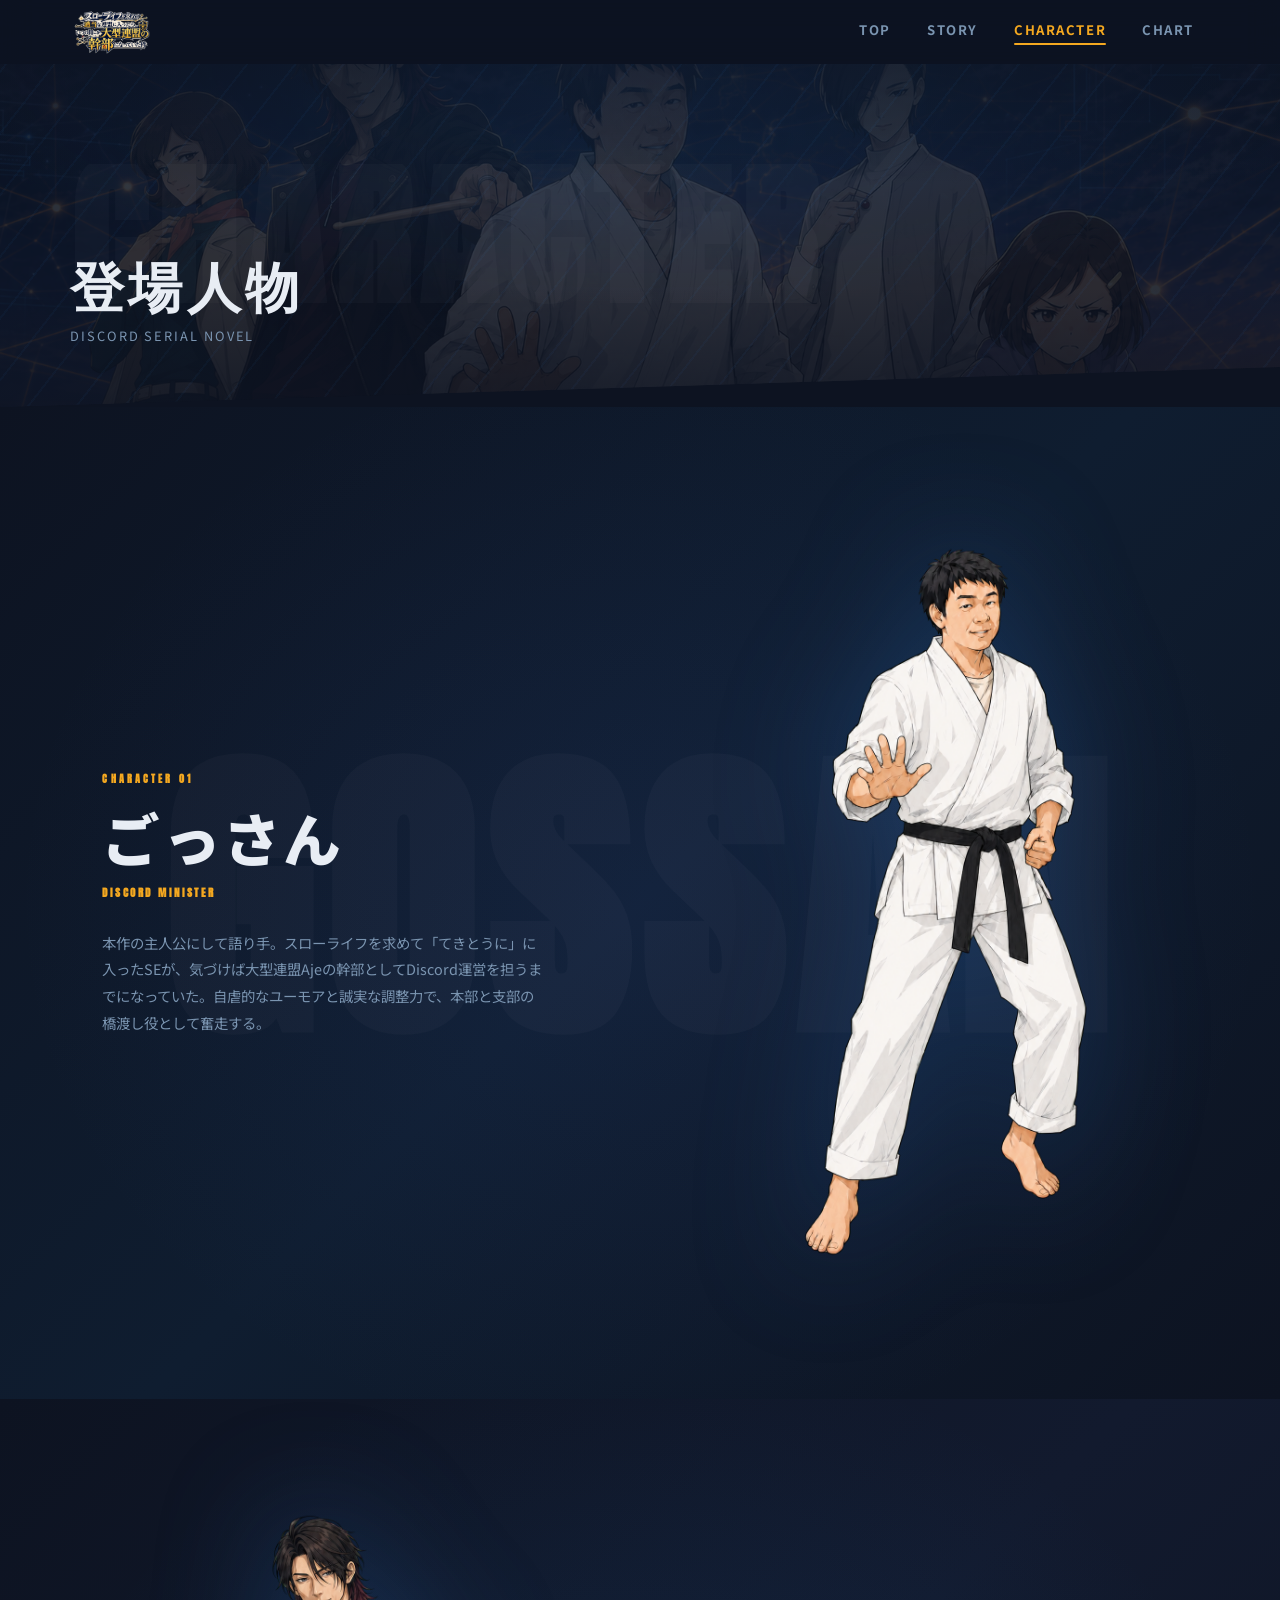
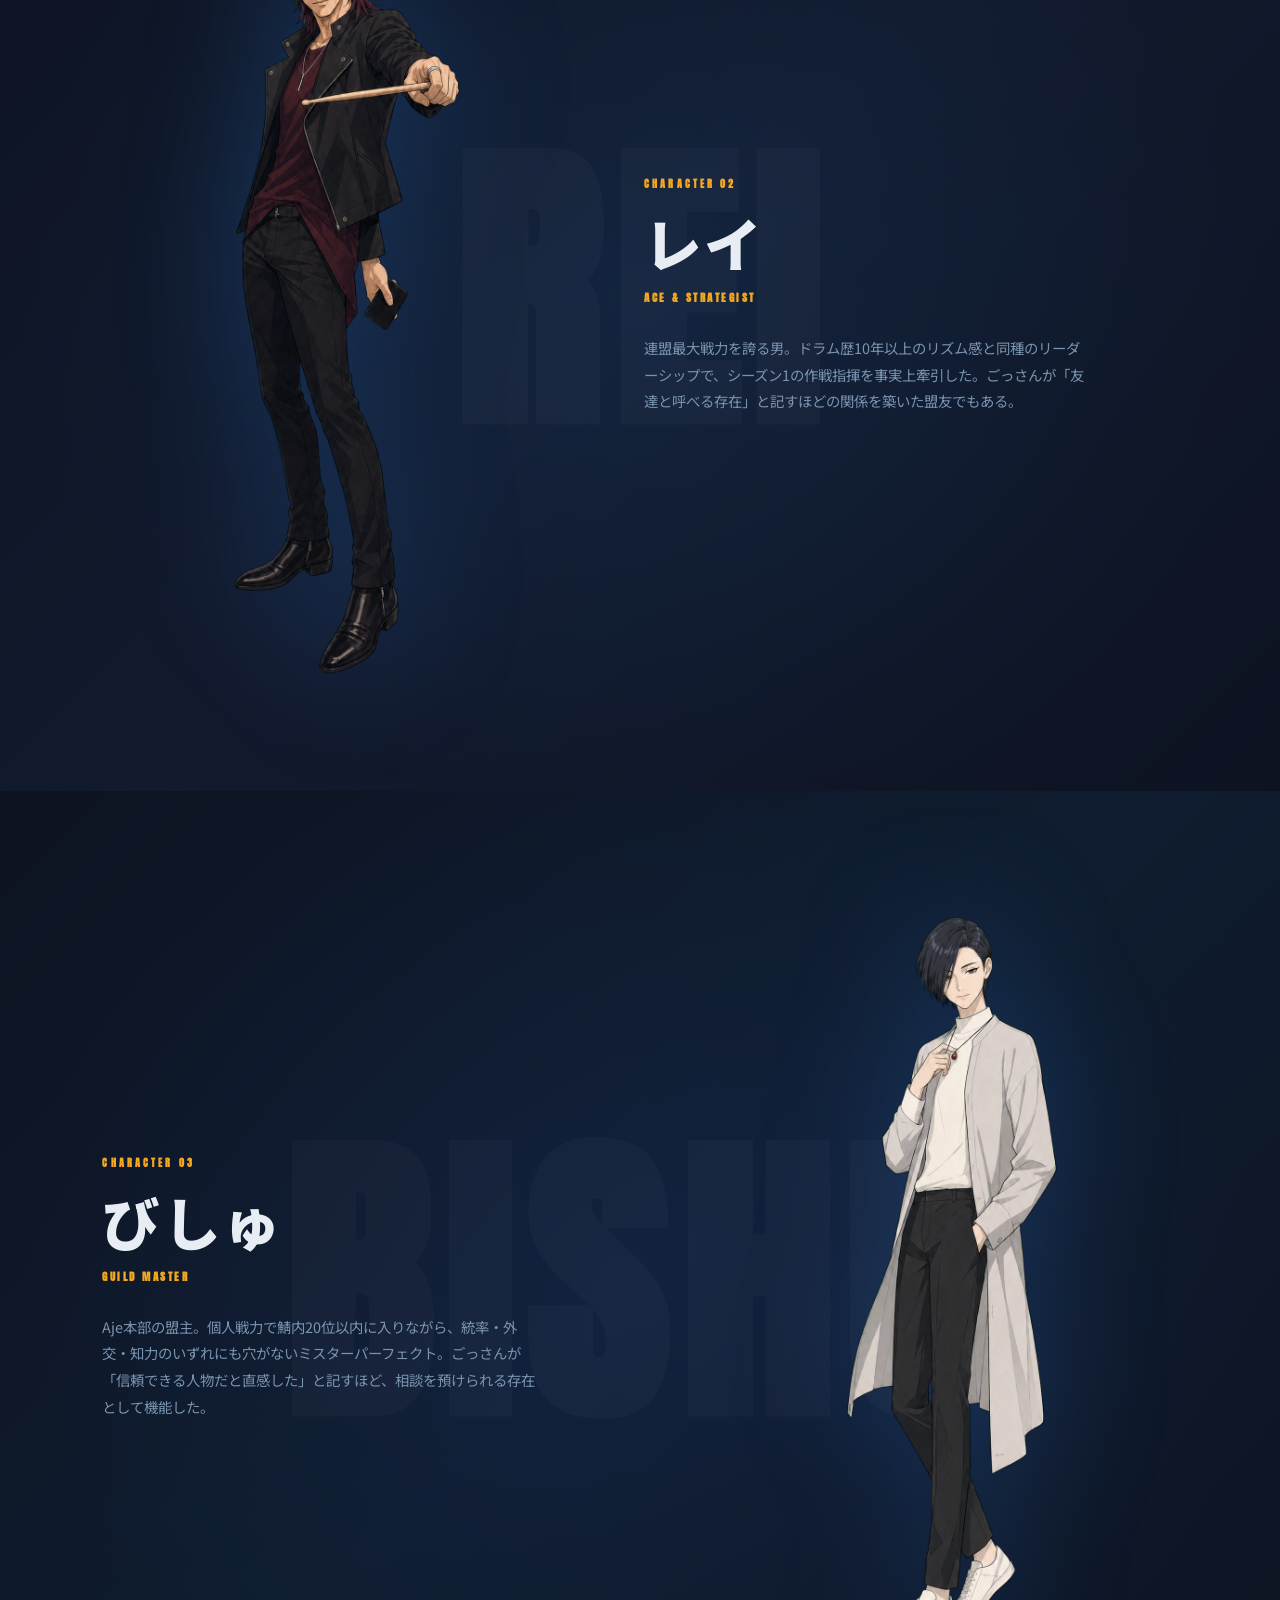
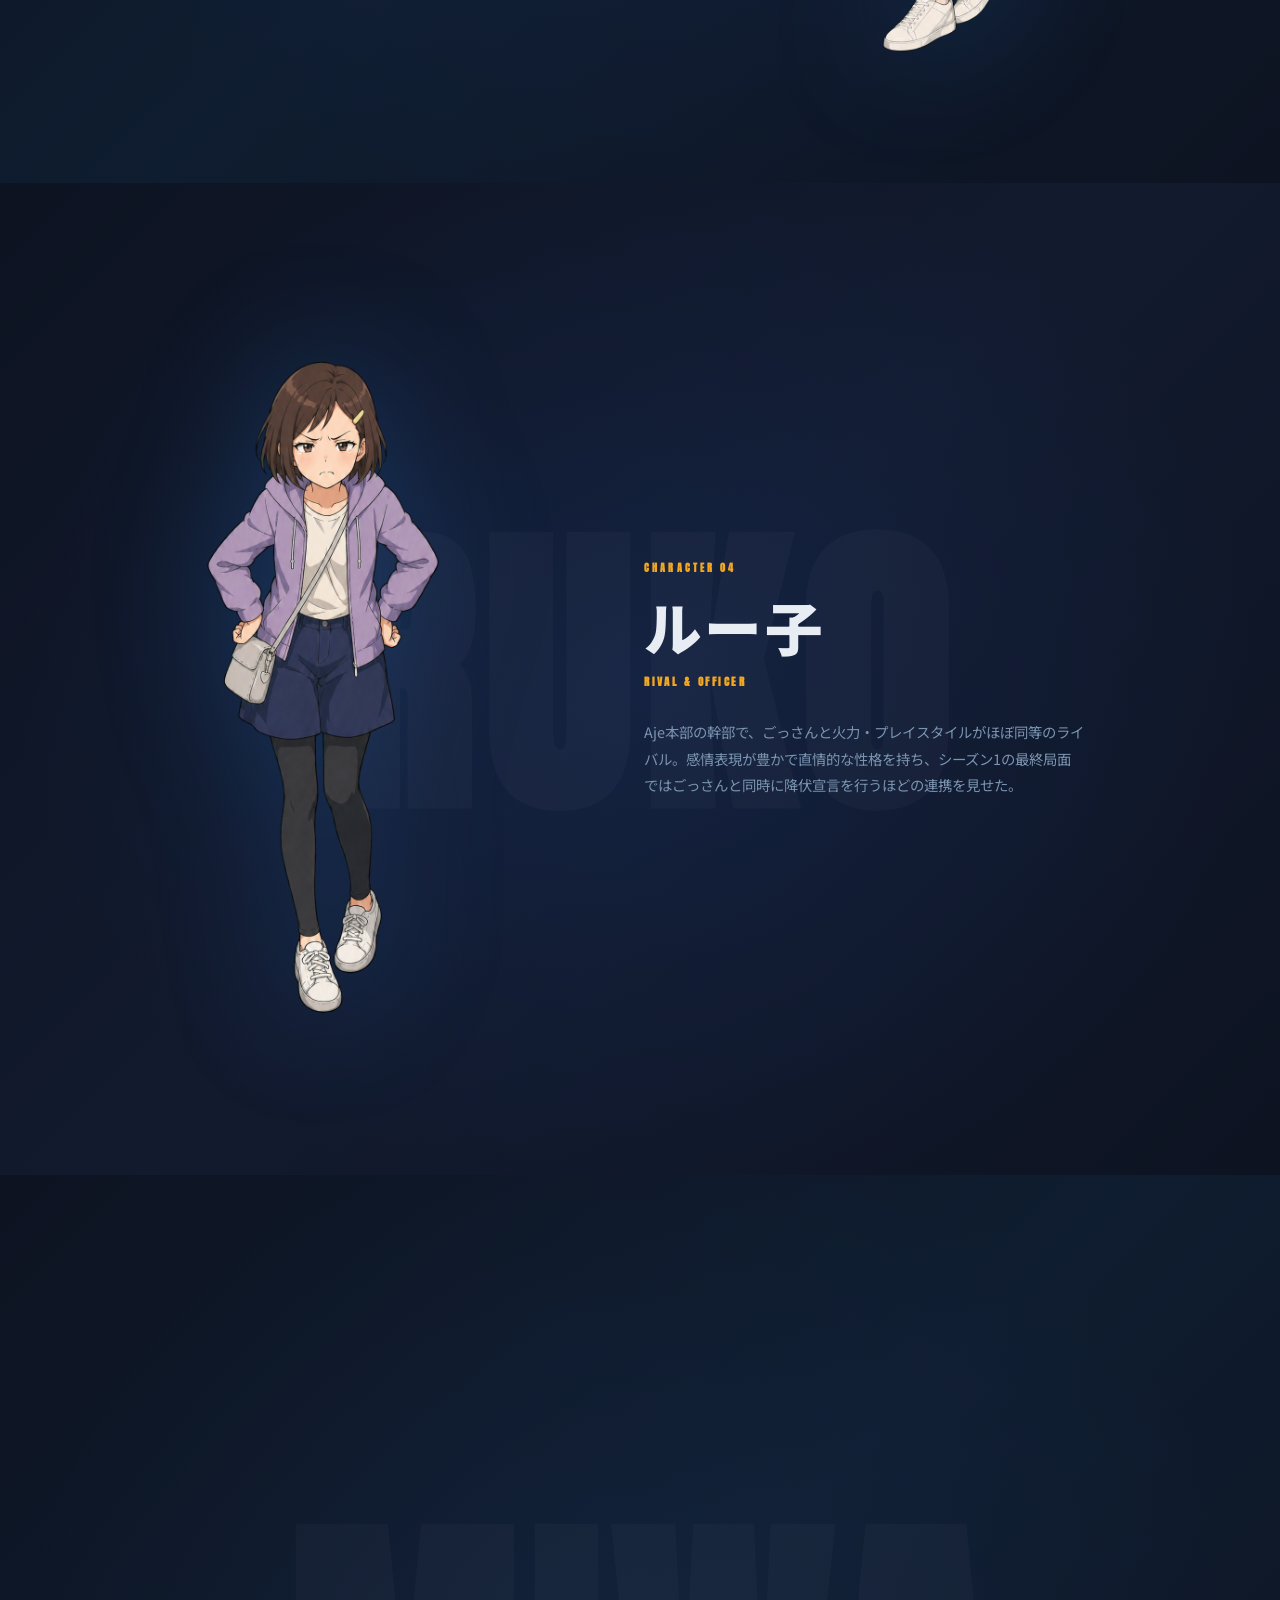
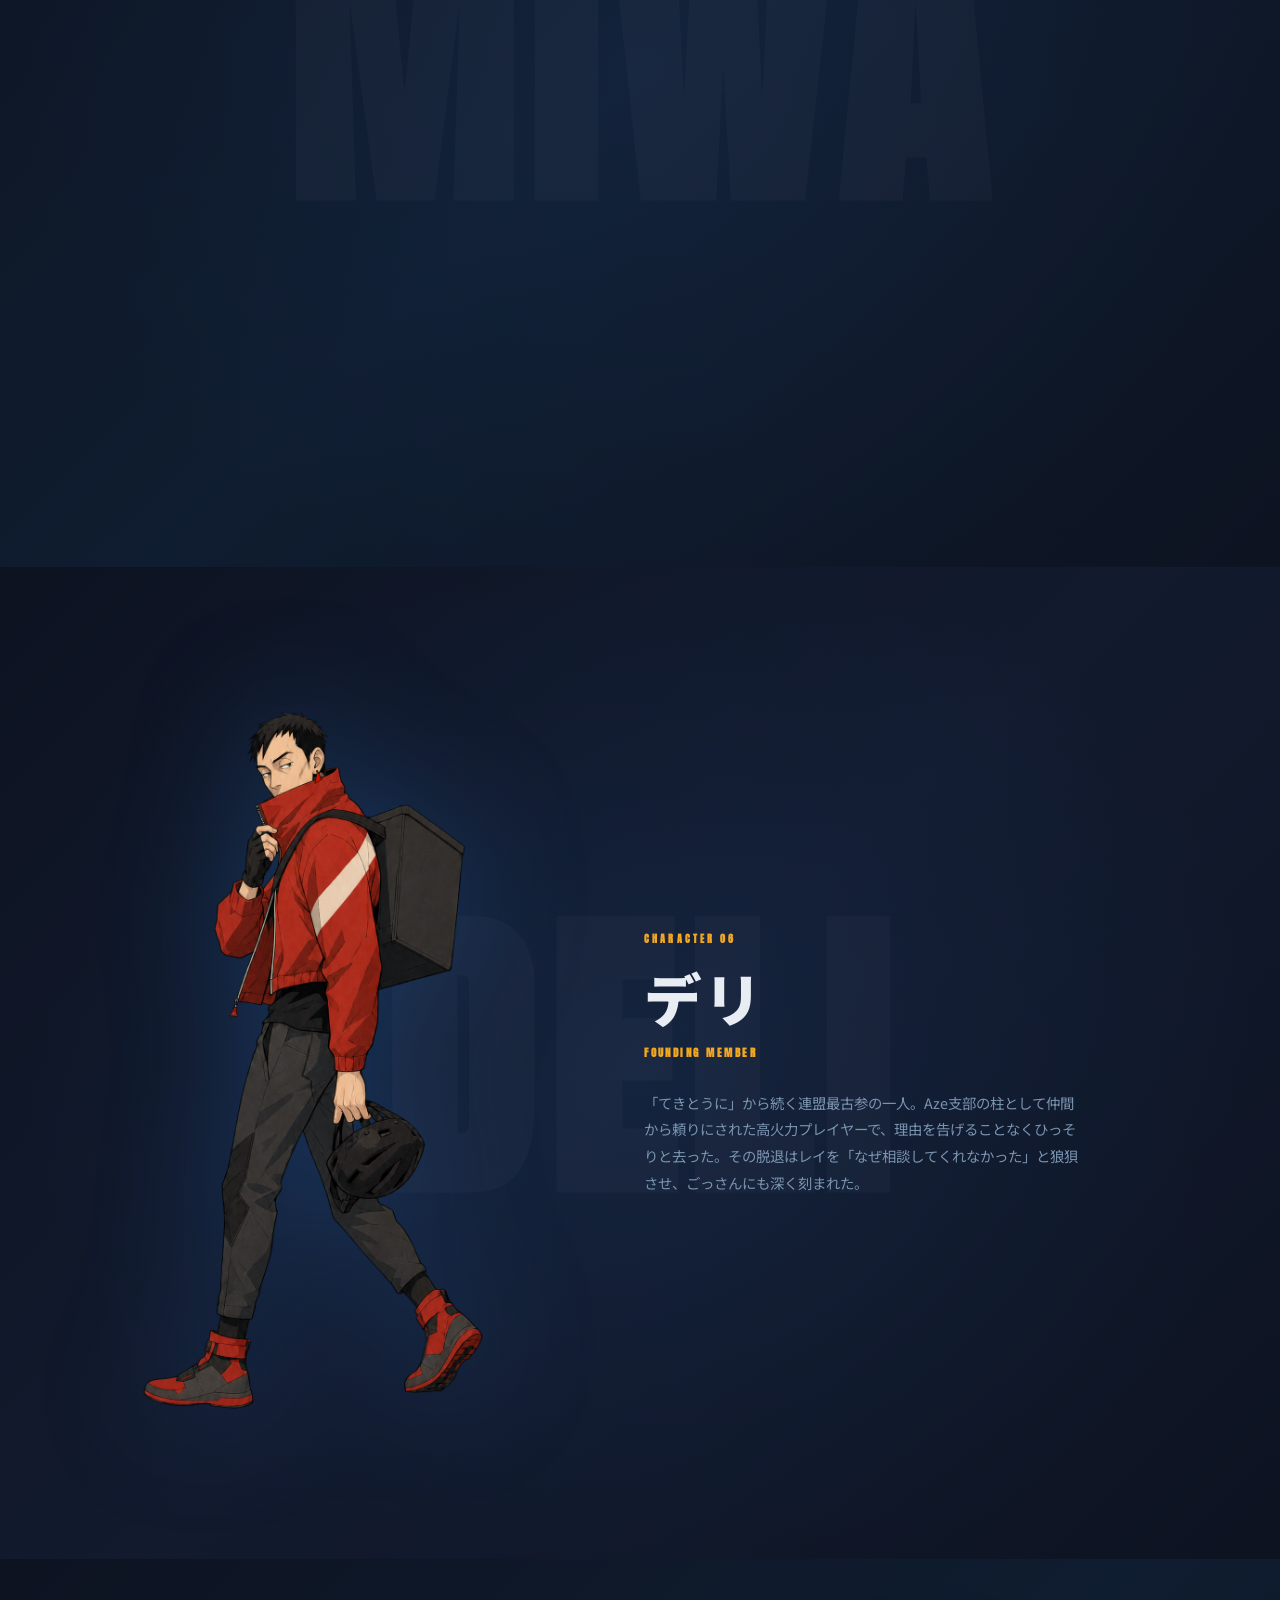
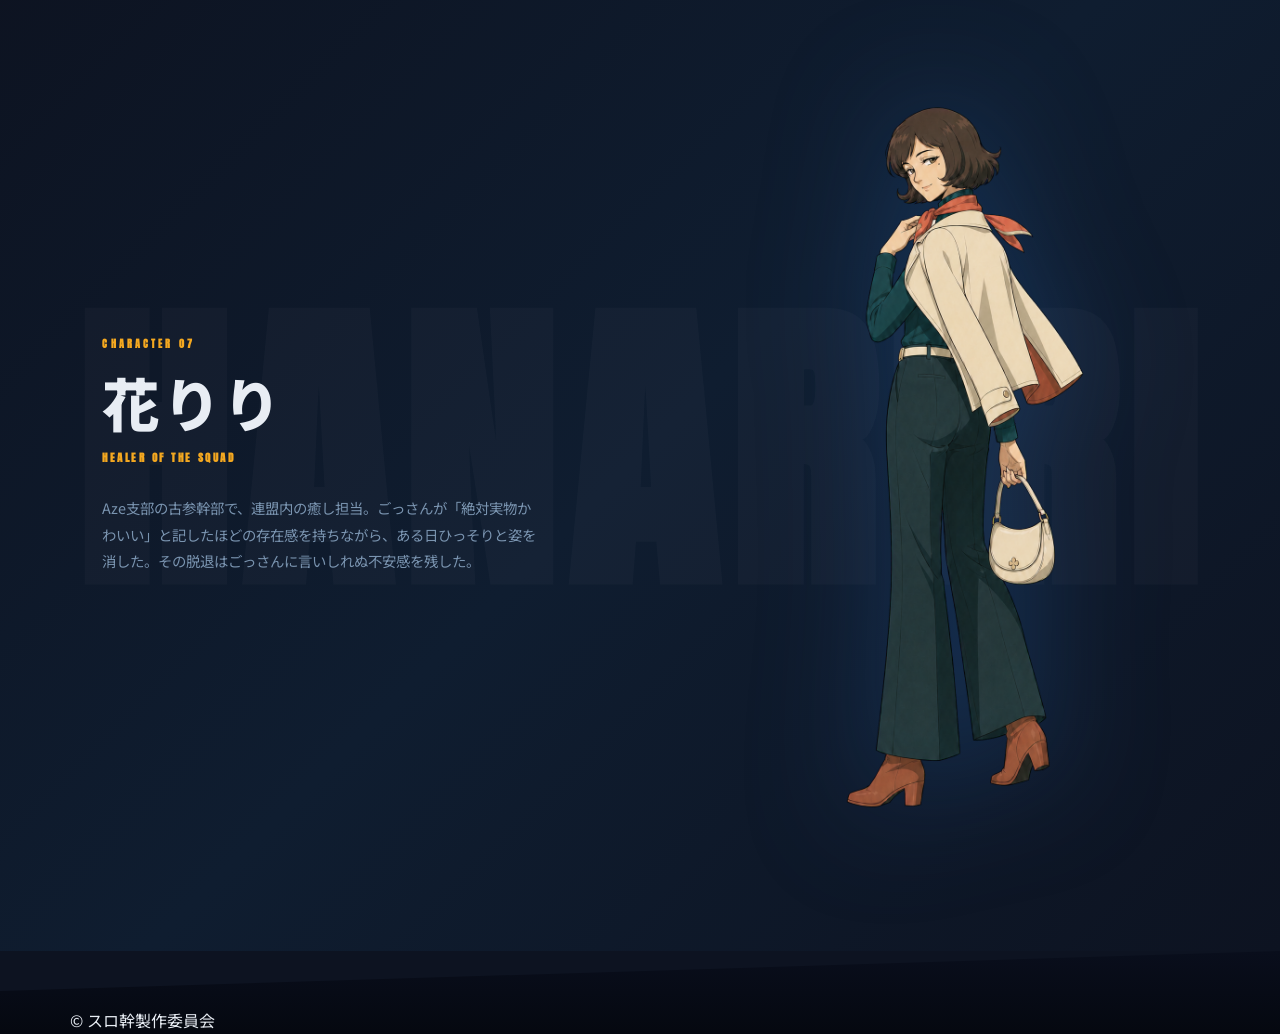
==== commit 8b2e8683: "OGP画像URLを実際のPagesドメインに修正 Co-Authored-By: Claude Fable 5 <noreply@anthropic.com>" ====
--- a/character.html
+++ b/character.html
@@ -10,9 +10,9 @@
   <meta property="og:title" content="CHARACTER — スロ幹">
   <meta property="og:description" content="Discord連載小説「スロ幹」の公式ファンサイト。あらすじ・キャラクター・人物相関図を公開。">
   <meta property="og:type" content="website">
-  <meta property="og:image" content="https://hisamaru13.github.io/surokan-site/assets/ogp.png">
+  <meta property="og:image" content="https://sasukemaru13.github.io/surokan-site/assets/ogp.png">
   <meta name="twitter:card" content="summary_large_image">
-  <meta name="twitter:image" content="https://hisamaru13.github.io/surokan-site/assets/ogp.png">
+  <meta name="twitter:image" content="https://sasukemaru13.github.io/surokan-site/assets/ogp.png">
 
   <link rel="preconnect" href="https://fonts.googleapis.com">
   <link rel="preconnect" href="https://fonts.gstatic.com" crossorigin>
